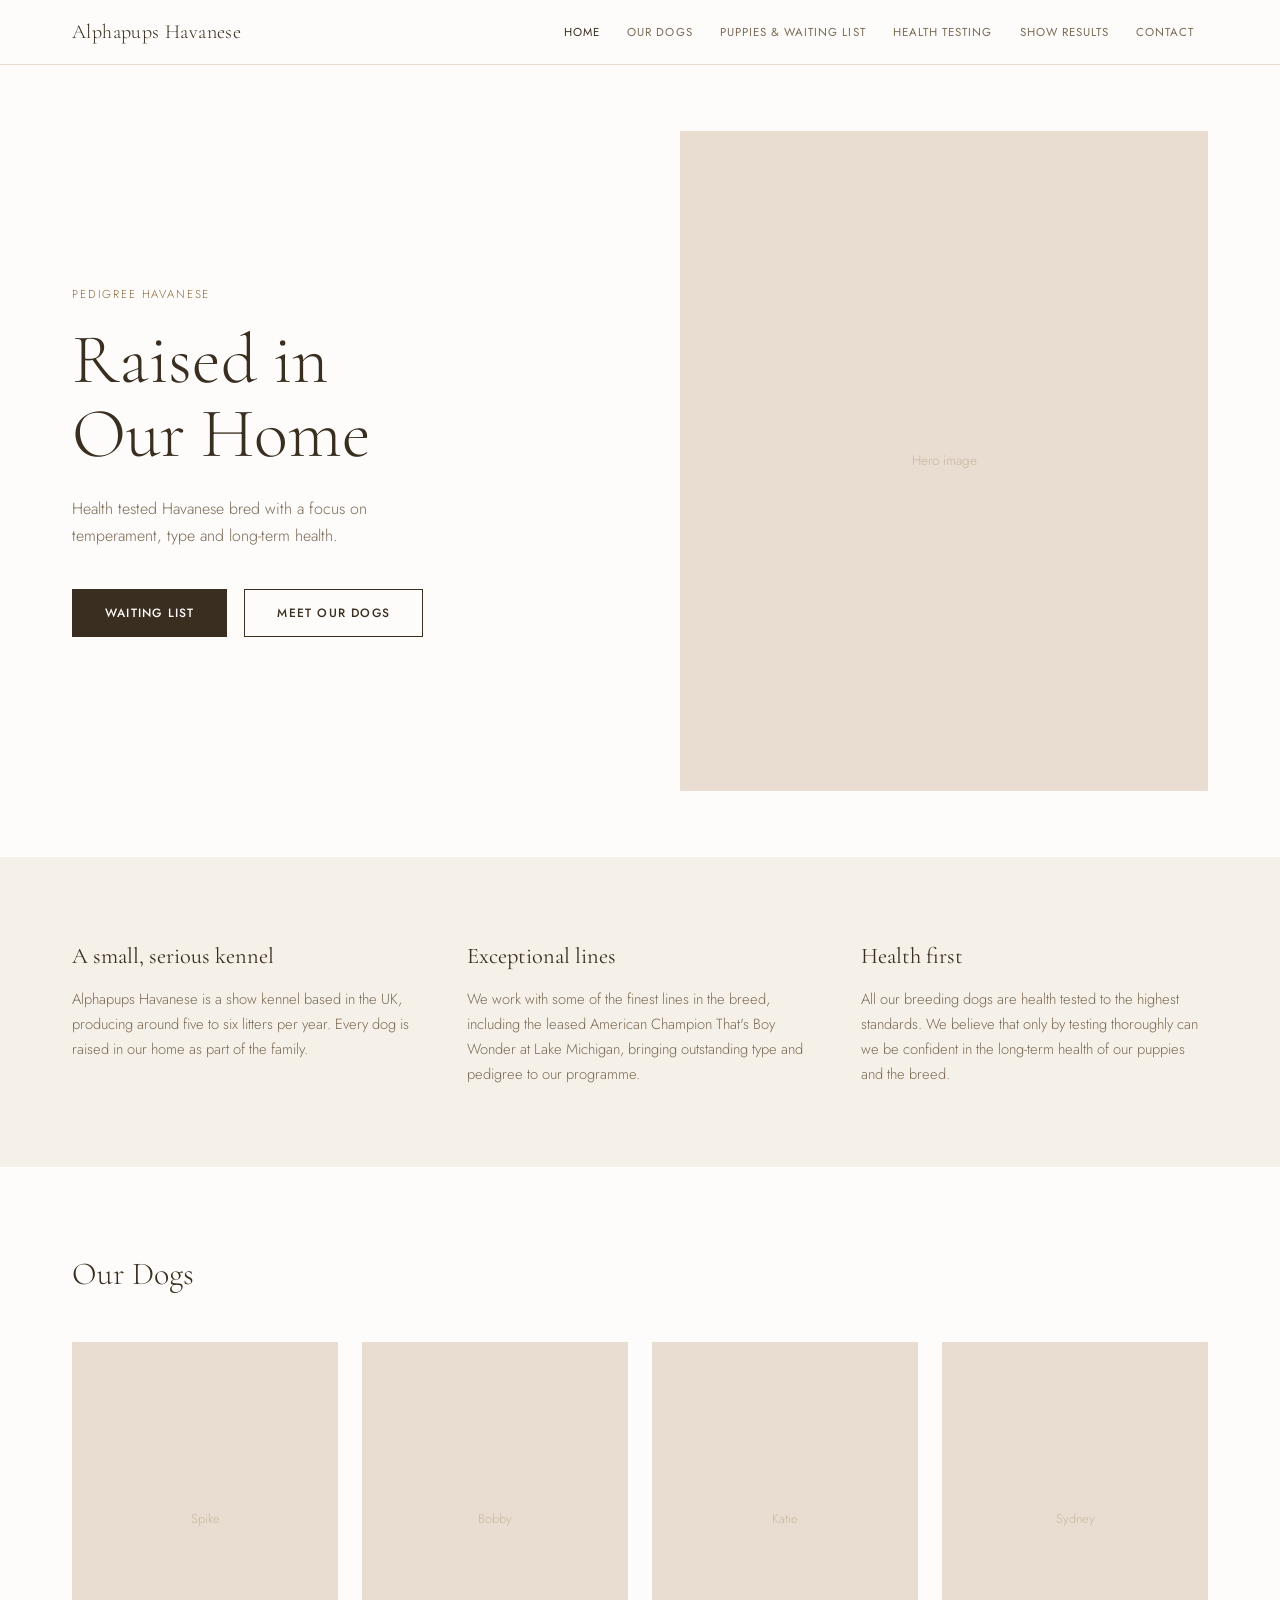
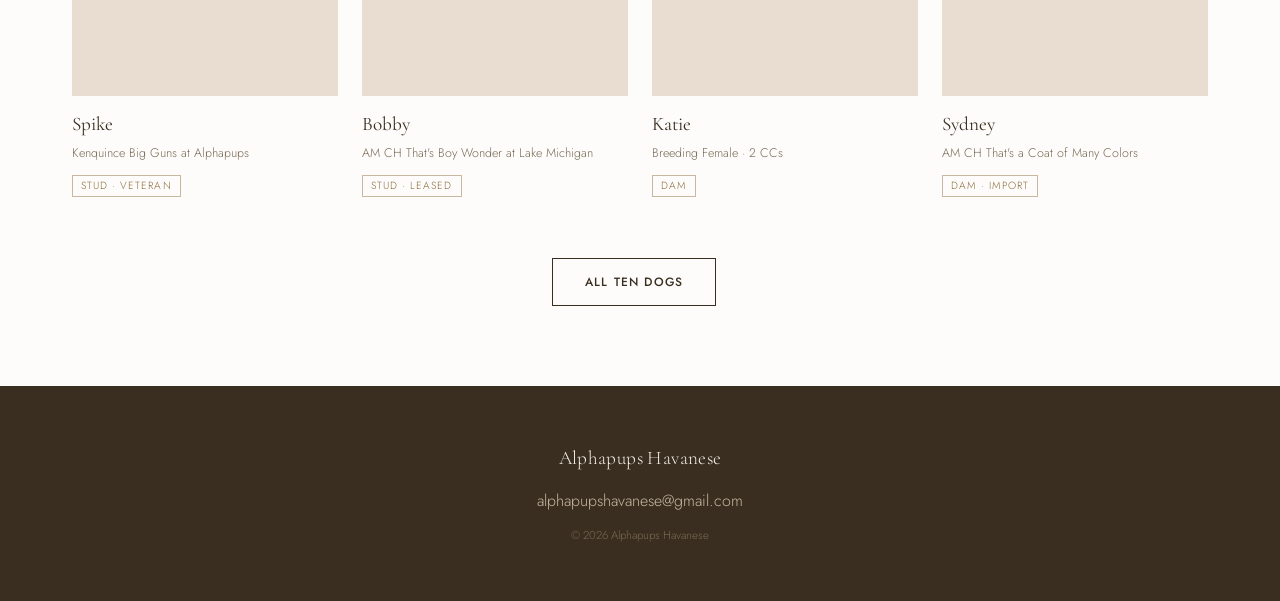
==== index.html @ 6aebb0a2 "Initial site build" ====
<!DOCTYPE html>
<html lang="en">
<head>
<meta charset="UTF-8">
<meta name="viewport" content="width=device-width, initial-scale=1.0">
<title>Alphapups Havanese — Pedigree Havanese Raised in Our Home</title>
<link rel="preconnect" href="https://fonts.googleapis.com">
<link href="https://fonts.googleapis.com/css2?family=Cormorant+Garamond:ital,wght@0,300;0,400;1,300;1,400&family=Jost:wght@300;400;500&display=swap" rel="stylesheet">
<link rel="stylesheet" href="css/style.css">
</head>
<body>
<header>
  <nav>
    <a href="index.html" class="logo">Alphapups Havanese</a>
    <ul>
      <li><a href="index.html" class="active">Home</a></li>
      <li><a href="our-dogs.html">Our Dogs</a></li>
      <li><a href="puppies.html">Puppies &amp; Waiting List</a></li>
      <li><a href="health.html">Health Testing</a></li>
      <li><a href="show-results.html">Show Results</a></li>
      <li><a href="contact.html">Contact</a></li>
    </ul>
    <button class="nav-toggle">&#9776;</button>
  </nav>
</header>

<main>
  <div class="hero">
    <div>
      <p class="hero-eyebrow">Pedigree Havanese</p>
      <h1>Raised in<br>Our Home</h1>
      <p class="hero-body">Health tested Havanese bred with a focus on temperament, type and long-term health.</p>
      <a href="puppies.html" class="btn">Waiting List</a>
      <a href="our-dogs.html" class="btn btn-outline">Meet Our Dogs</a>
    </div>
    <div>
      <div class="hero-img placeholder" style="aspect-ratio:4/5">Hero image</div>
    </div>
  </div>

  <section class="intro">
    <div class="container">
      <div class="intro-grid">
        <div>
          <h2>A small, serious kennel</h2>
          <p>Alphapups Havanese is a show kennel based in the UK, producing around five to six litters per year. Every dog is raised in our home as part of the family.</p>
        </div>
        <div>
          <h2>Exceptional lines</h2>
          <p>We work with some of the finest lines in the breed, including the leased American Champion That's Boy Wonder at Lake Michigan, bringing outstanding type and pedigree to our programme.</p>
        </div>
        <div>
          <h2>Health first</h2>
          <p>All our breeding dogs are health tested to the highest standards. We believe that only by testing thoroughly can we be confident in the long-term health of our puppies and the breed.</p>
        </div>
      </div>
    </div>
  </section>

  <section>
    <div class="container">
      <h2 class="section-title">Our Dogs</h2>
      <div class="dogs-grid">
        <a href="dogs/spike.html" class="dog-card">
          <div class="dog-card-wrap">
            <img class="dog-card-img" src="images/spike/spike-crufts-2025-veteran-win-with-rosette.jpg" alt="Spike" onerror="this.outerHTML='<div class=dog-card-ph>Spike</div>'">
          </div>
          <div class="dog-card-info">
            <h3>Spike</h3>
            <p>Kenquince Big Guns at Alphapups</p>
            <span class="tag">Stud &middot; Veteran</span>
          </div>
        </a>
        <a href="dogs/bobby.html" class="dog-card">
          <div class="dog-card-wrap"><div class="dog-card-ph">Bobby</div></div>
          <div class="dog-card-info"><h3>Bobby</h3><p>AM CH That's Boy Wonder at Lake Michigan</p><span class="tag">Stud &middot; Leased</span></div>
        </a>
        <a href="dogs/katie.html" class="dog-card">
          <div class="dog-card-wrap"><div class="dog-card-ph">Katie</div></div>
          <div class="dog-card-info"><h3>Katie</h3><p>Breeding Female &middot; 2 CCs</p><span class="tag">Dam</span></div>
        </a>
        <a href="dogs/sydney.html" class="dog-card">
          <div class="dog-card-wrap"><div class="dog-card-ph">Sydney</div></div>
          <div class="dog-card-info"><h3>Sydney</h3><p>AM CH That's a Coat of Many Colors</p><span class="tag">Dam &middot; Import</span></div>
        </a>
      </div>
      <div class="center"><a href="our-dogs.html" class="btn btn-outline">All Ten Dogs</a></div>
    </div>
  </section>
</main>

<footer>
  <div class="container">
    <span class="logo">Alphapups Havanese</span>
    <p><a href="mailto:alphapupshavanese@gmail.com">alphapupshavanese@gmail.com</a></p>
    <p class="footer-small">&copy; 2026 Alphapups Havanese</p>
  </div>
</footer>
</body>
</html>
---- css/style.css ----
*,*::before,*::after{box-sizing:border-box;margin:0;padding:0}
:root{
  --cream:#f5f0e8;--warm:#e8ddd0;--mid:#c8b8a2;
  --dark:#3a2e20;--text:#4a3f30;--muted:#7a6a55;
  --accent:#8b6b3d;--white:#fdfcfa;
  --serif:'Cormorant Garamond',Georgia,serif;
  --sans:'Jost',system-ui,sans-serif;
}
html{scroll-behavior:smooth}
body{font-family:var(--sans);font-weight:300;color:var(--text);background:var(--white);line-height:1.7}
header{position:sticky;top:0;z-index:100;background:var(--white);border-bottom:1px solid var(--warm)}
nav{max-width:1200px;margin:0 auto;padding:0 2rem;height:64px;display:flex;align-items:center}
.logo{font-family:var(--serif);font-size:1.25rem;color:var(--dark);text-decoration:none;letter-spacing:.02em;margin-right:auto}
nav ul{display:flex;list-style:none}
nav ul a{display:block;padding:0 .85rem;height:64px;line-height:64px;font-size:.72rem;font-weight:400;letter-spacing:.09em;text-transform:uppercase;color:var(--muted);text-decoration:none;transition:color .2s}
nav ul a:hover,nav ul a.active{color:var(--dark)}
.nav-toggle{display:none;background:none;border:none;font-size:1.5rem;cursor:pointer;color:var(--dark);margin-left:auto}
.btn{display:inline-block;padding:.8rem 2rem;background:var(--dark);color:var(--white);text-decoration:none;font-size:.75rem;font-weight:500;letter-spacing:.1em;text-transform:uppercase;transition:background .2s;border:1px solid var(--dark);margin-right:.75rem}
.btn:hover{background:var(--accent);border-color:var(--accent)}
.btn-outline{background:transparent;color:var(--dark)}
.btn-outline:hover{background:var(--dark);color:var(--white)}
.container{max-width:1200px;margin:0 auto;padding:0 2rem}
section{padding:5rem 0}
.section-title{font-family:var(--serif);font-size:2rem;font-weight:300;color:var(--dark);margin-bottom:2.5rem}
.center{text-align:center}
.hero{min-height:88vh;display:grid;grid-template-columns:1fr 1fr;align-items:center;max-width:1200px;margin:0 auto;padding:4rem 2rem;gap:5rem}
.hero-eyebrow{font-size:.72rem;letter-spacing:.16em;text-transform:uppercase;color:var(--accent);margin-bottom:1.2rem}
.hero h1{font-family:var(--serif);font-size:clamp(3.5rem,5.5vw,5.5rem);font-weight:300;line-height:1.05;color:var(--dark);margin-bottom:1.5rem}
.hero-body{color:var(--muted);max-width:380px;margin-bottom:2.5rem;font-size:1rem}
.hero-img{width:100%;aspect-ratio:4/5;object-fit:cover;display:block}
.placeholder{background:var(--warm);display:flex;align-items:center;justify-content:center;color:var(--mid);font-size:.85rem}
.intro{background:var(--cream)}
.intro-grid{display:grid;grid-template-columns:repeat(3,1fr);gap:3rem}
.intro-grid h2{font-family:var(--serif);font-size:1.4rem;font-weight:400;color:var(--dark);margin-bottom:.75rem}
.intro-grid p{color:var(--muted);font-size:.92rem}
.dogs-grid{display:grid;grid-template-columns:repeat(4,1fr);gap:1.5rem;margin-bottom:3rem}
.dog-card{text-decoration:none;color:inherit;display:block}
.dog-card-wrap{overflow:hidden}
.dog-card-img{width:100%;aspect-ratio:3/4;object-fit:cover;display:block;transition:transform .4s ease}
.dog-card:hover .dog-card-img{transform:scale(1.03)}
.dog-card-ph{width:100%;aspect-ratio:3/4;background:var(--warm);display:flex;align-items:center;justify-content:center;color:var(--mid);font-size:.8rem}
.dog-card-info{padding:.75rem 0}
.dog-card-info h3{font-family:var(--serif);font-size:1.2rem;font-weight:400;color:var(--dark);margin-bottom:.15rem}
.dog-card-info p{font-size:.78rem;color:var(--muted);margin-bottom:.4rem}
.tag{font-size:.65rem;letter-spacing:.1em;text-transform:uppercase;color:var(--accent);border:1px solid var(--mid);padding:.15rem .5rem}
.dog-profile{display:grid;grid-template-columns:1fr 1fr;max-width:1200px;margin:0 auto;padding:4rem 2rem;gap:5rem;align-items:start}
.sticky{position:sticky;top:80px}
.sticky img{width:100%;display:block}
.back{display:inline-block;font-size:.75rem;letter-spacing:.06em;color:var(--muted);text-decoration:none;margin-bottom:1.5rem}
.back:hover{color:var(--dark)}
.dog-profile h1{font-family:var(--serif);font-size:clamp(3rem,4.5vw,4.5rem);font-weight:300;color:var(--dark);line-height:1;margin-bottom:.4rem}
.reg-name{font-family:var(--serif);font-style:italic;color:var(--muted);font-size:1rem;margin-bottom:.2rem}
.dob{font-size:.72rem;letter-spacing:.1em;text-transform:uppercase;color:var(--mid);margin-bottom:2rem}
.dog-profile p{margin-bottom:1.1rem;font-size:.93rem;color:var(--text)}
.pedigree-section{background:var(--cream)}
.ped-tree{display:flex;align-items:center;overflow-x:auto;padding-bottom:1rem}
.ped-col{display:flex;flex-direction:column;gap:.75rem;flex-shrink:0}
.ped-line{width:2.5rem;flex-shrink:0;height:1px;background:var(--mid)}
.ped-box{background:var(--white);border:1px solid var(--mid);padding:.65rem 1rem;font-size:.82rem;color:var(--dark);min-width:195px}
.ped-main{background:var(--dark);color:var(--white);border-color:var(--dark);font-family:var(--serif);font-size:1.1rem;padding:1rem 1.25rem}
.ped-label{display:block;font-size:.6rem;letter-spacing:.12em;text-transform:uppercase;color:var(--mid);margin-bottom:.2rem}
.ped-main .ped-label{color:var(--warm)}
.gallery-grid{display:grid;grid-template-columns:repeat(3,1fr);gap:.6rem}
.gallery-grid img{width:100%;aspect-ratio:1;object-fit:cover;display:block;transition:opacity .2s}
.gallery-grid img:hover{opacity:.88}
.gallery-ph{aspect-ratio:1;background:var(--warm)}
footer{background:var(--dark);color:var(--cream);padding:3.5rem 0;text-align:center}
footer .logo{color:var(--cream);font-size:1.2rem;margin-bottom:.75rem;display:block}
footer a{color:var(--mid);text-decoration:none}
footer a:hover{color:var(--cream)}
.footer-small{font-size:.72rem;color:var(--muted);margin-top:.75rem}
@media(max-width:1024px){.dogs-grid{grid-template-columns:repeat(3,1fr)}}
@media(max-width:900px){
  .hero,.dog-profile{grid-template-columns:1fr;gap:2rem;padding:3rem 1.5rem}
  .hero{min-height:auto}.hero-image{order:-1}
  .hero-img{aspect-ratio:16/9}
  .intro-grid{grid-template-columns:1fr;gap:2rem}
  .dogs-grid{grid-template-columns:repeat(2,1fr)}
  nav ul{display:none}.nav-toggle{display:block}
  .sticky{position:static}
  .sticky img{aspect-ratio:16/9;object-fit:cover}
}
@media(max-width:600px){
  .gallery-grid{grid-template-columns:repeat(2,1fr)}
  .hero h1{font-size:2.8rem}
}
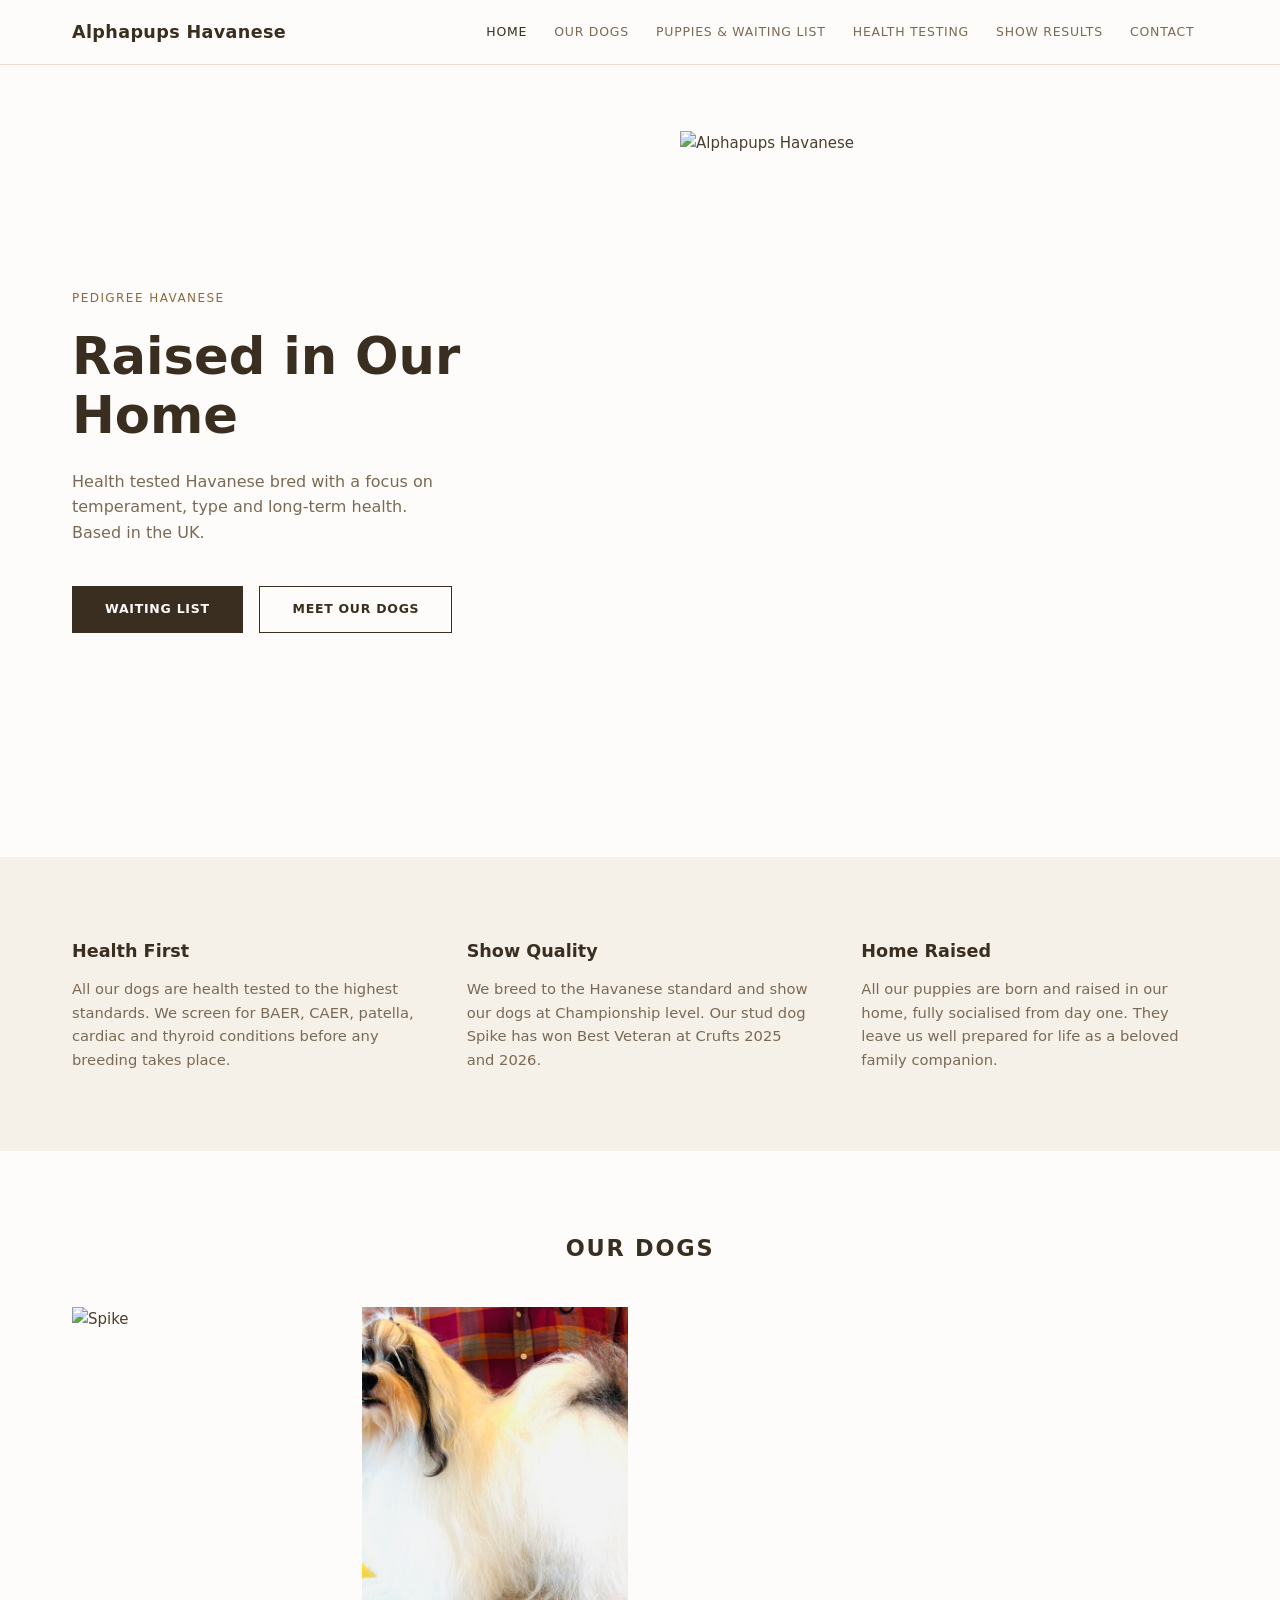
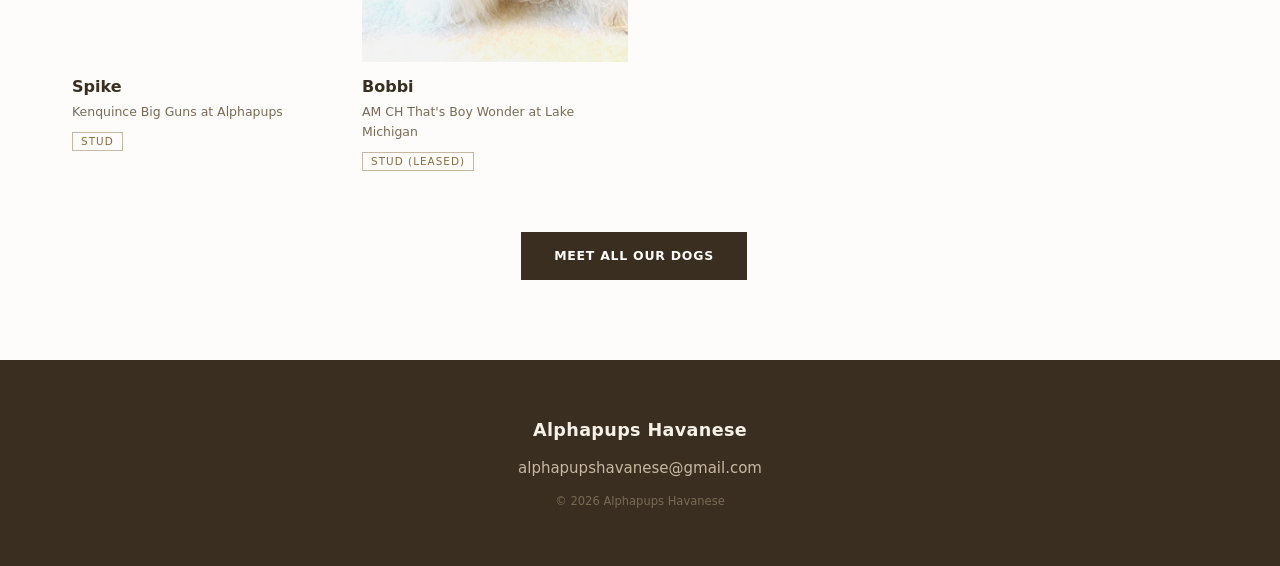
==== commit ed2f9d08: "Update home page with hero image" ====
--- a/index.html
+++ b/index.html
@@ -1,40 +1,37 @@
 <!DOCTYPE html>
 <html lang="en">
 <head>
-<meta charset="UTF-8">
-<meta name="viewport" content="width=device-width, initial-scale=1.0">
-<title>Alphapups Havanese — Pedigree Havanese Raised in Our Home</title>
-<link rel="preconnect" href="https://fonts.googleapis.com">
-<link href="https://fonts.googleapis.com/css2?family=Cormorant+Garamond:ital,wght@0,300;0,400;1,300;1,400&family=Jost:wght@300;400;500&display=swap" rel="stylesheet">
-<link rel="stylesheet" href="css/style.css">
+  <meta charset="UTF-8">
+  <meta name="viewport" content="width=device-width, initial-scale=1.0">
+  <title>Alphapups Havanese – Pedigree Havanese Bred in Our Home</title>
+  <link rel="stylesheet" href="/css/style.css">
 </head>
 <body>
 <header>
   <nav>
-    <a href="index.html" class="logo">Alphapups Havanese</a>
+    <a href="/index.html" class="logo">Alphapups Havanese</a>
     <ul>
-      <li><a href="index.html" class="active">Home</a></li>
-      <li><a href="our-dogs.html">Our Dogs</a></li>
-      <li><a href="puppies.html">Puppies &amp; Waiting List</a></li>
-      <li><a href="health.html">Health Testing</a></li>
-      <li><a href="show-results.html">Show Results</a></li>
-      <li><a href="contact.html">Contact</a></li>
+      <li><a href="/index.html" class="active">Home</a></li>
+      <li><a href="/our-dogs.html">Our Dogs</a></li>
+      <li><a href="/puppies.html">Puppies &amp; Waiting List</a></li>
+      <li><a href="/health.html">Health Testing</a></li>
+      <li><a href="/show-results.html">Show Results</a></li>
+      <li><a href="/contact.html">Contact</a></li>
     </ul>
     <button class="nav-toggle">&#9776;</button>
   </nav>
 </header>
-
 <main>
   <div class="hero">
-    <div>
+    <div class="hero-text">
       <p class="hero-eyebrow">Pedigree Havanese</p>
-      <h1>Raised in<br>Our Home</h1>
-      <p class="hero-body">Health tested Havanese bred with a focus on temperament, type and long-term health.</p>
-      <a href="puppies.html" class="btn">Waiting List</a>
-      <a href="our-dogs.html" class="btn btn-outline">Meet Our Dogs</a>
+      <h1>Raised in Our Home</h1>
+      <p class="hero-body">Health tested Havanese bred with a focus on temperament, type and long-term health. Based in the UK.</p>
+      <a href="/puppies.html" class="btn">Waiting List</a>
+      <a href="/our-dogs.html" class="btn btn-outline">Meet Our Dogs</a>
     </div>
-    <div>
-      <div class="hero-img placeholder" style="aspect-ratio:4/5">Hero image</div>
+    <div class="hero-image">
+      <img src="/images/home/hero.jpg" alt="Alphapups Havanese" class="hero-img">
     </div>
   </div>
 
@@ -42,16 +39,16 @@
     <div class="container">
       <div class="intro-grid">
         <div>
-          <h2>A small, serious kennel</h2>
-          <p>Alphapups Havanese is a show kennel based in the UK, producing around five to six litters per year. Every dog is raised in our home as part of the family.</p>
+          <h2>Health First</h2>
+          <p>All our dogs are health tested to the highest standards. We screen for BAER, CAER, patella, cardiac and thyroid conditions before any breeding takes place.</p>
         </div>
         <div>
-          <h2>Exceptional lines</h2>
-          <p>We work with some of the finest lines in the breed, including the leased American Champion That's Boy Wonder at Lake Michigan, bringing outstanding type and pedigree to our programme.</p>
+          <h2>Show Quality</h2>
+          <p>We breed to the Havanese standard and show our dogs at Championship level. Our stud dog Spike has won Best Veteran at Crufts 2025 and 2026.</p>
         </div>
         <div>
-          <h2>Health first</h2>
-          <p>All our breeding dogs are health tested to the highest standards. We believe that only by testing thoroughly can we be confident in the long-term health of our puppies and the breed.</p>
+          <h2>Home Raised</h2>
+          <p>All our puppies are born and raised in our home, fully socialised from day one. They leave us well prepared for life as a beloved family companion.</p>
         </div>
       </div>
     </div>
@@ -59,36 +56,35 @@
 
   <section>
     <div class="container">
-      <h2 class="section-title">Our Dogs</h2>
+      <h2 class="section-title center">Our Dogs</h2>
       <div class="dogs-grid">
-        <a href="dogs/spike.html" class="dog-card">
+        <a href="/dogs/spike.html" class="dog-card">
           <div class="dog-card-wrap">
-            <img class="dog-card-img" src="images/spike/spike-crufts-2025-veteran-win-with-rosette.jpg" alt="Spike" onerror="this.outerHTML='<div class=dog-card-ph>Spike</div>'">
+            <img src="https://images.squarespace-cdn.com/content/6a043bf471b56a658fcec77e/dbb31a0c-9844-4ba5-a0e9-d1db1b0fb97c/Spike+stacked+after+grooming+summer+2025.jpeg?content-type=image%2Fjpeg" class="dog-card-img" alt="Spike">
           </div>
           <div class="dog-card-info">
             <h3>Spike</h3>
             <p>Kenquince Big Guns at Alphapups</p>
-            <span class="tag">Stud &middot; Veteran</span>
+            <span class="tag">Stud</span>
           </div>
         </a>
-        <a href="dogs/bobby.html" class="dog-card">
-          <div class="dog-card-wrap"><div class="dog-card-ph">Bobby</div></div>
-          <div class="dog-card-info"><h3>Bobby</h3><p>AM CH That's Boy Wonder at Lake Michigan</p><span class="tag">Stud &middot; Leased</span></div>
-        </a>
-        <a href="dogs/katie.html" class="dog-card">
-          <div class="dog-card-wrap"><div class="dog-card-ph">Katie</div></div>
-          <div class="dog-card-info"><h3>Katie</h3><p>Breeding Female &middot; 2 CCs</p><span class="tag">Dam</span></div>
-        </a>
-        <a href="dogs/sydney.html" class="dog-card">
-          <div class="dog-card-wrap"><div class="dog-card-ph">Sydney</div></div>
-          <div class="dog-card-info"><h3>Sydney</h3><p>AM CH That's a Coat of Many Colors</p><span class="tag">Dam &middot; Import</span></div>
+        <a href="/dogs/bobby.html" class="dog-card">
+          <div class="dog-card-wrap">
+            <img src="/images/bobby/bobby-hero.jpeg" class="dog-card-img" alt="Bobbi">
+          </div>
+          <div class="dog-card-info">
+            <h3>Bobbi</h3>
+            <p>AM CH That's Boy Wonder at Lake Michigan</p>
+            <span class="tag">Stud (Leased)</span>
+          </div>
         </a>
       </div>
-      <div class="center"><a href="our-dogs.html" class="btn btn-outline">All Ten Dogs</a></div>
+      <div class="center">
+        <a href="/our-dogs.html" class="btn">Meet All Our Dogs</a>
+      </div>
     </div>
   </section>
 </main>
-
 <footer>
   <div class="container">
     <span class="logo">Alphapups Havanese</span>
--- a/css/style.css
+++ b/css/style.css
@@ -1,37 +1,36 @@
 *,*::before,*::after{box-sizing:border-box;margin:0;padding:0}
 :root{
-  --cream:#f5f0e8;--warm:#e8ddd0;--mid:#c8b8a2;
-  --dark:#3a2e20;--text:#4a3f30;--muted:#7a6a55;
-  --accent:#8b6b3d;--white:#fdfcfa;
-  --serif:'Cormorant Garamond',Georgia,serif;
-  --sans:'Jost',system-ui,sans-serif;
+--cream:#f5f0e8;--warm:#e8ddd0;--mid:#c8b8a2;
+--dark:#3a2e20;--text:#4a3f30;--muted:#7a6a55;
+--accent:#8b6b3d;--white:#fdfcfa;
+--sans:'Tahoma','Geneva',system-ui,sans-serif;
 }
 html{scroll-behavior:smooth}
-body{font-family:var(--sans);font-weight:300;color:var(--text);background:var(--white);line-height:1.7}
+body{font-family:var(--sans);font-weight:400;color:var(--text);background:var(--white);line-height:1.6;font-size:15px}
 header{position:sticky;top:0;z-index:100;background:var(--white);border-bottom:1px solid var(--warm)}
 nav{max-width:1200px;margin:0 auto;padding:0 2rem;height:64px;display:flex;align-items:center}
-.logo{font-family:var(--serif);font-size:1.25rem;color:var(--dark);text-decoration:none;letter-spacing:.02em;margin-right:auto}
+.logo{font-family:var(--sans);font-size:1.1rem;font-weight:700;color:var(--dark);text-decoration:none;letter-spacing:.02em;margin-right:auto}
 nav ul{display:flex;list-style:none}
-nav ul a{display:block;padding:0 .85rem;height:64px;line-height:64px;font-size:.72rem;font-weight:400;letter-spacing:.09em;text-transform:uppercase;color:var(--muted);text-decoration:none;transition:color .2s}
+nav ul a{display:block;padding:0 .85rem;height:64px;line-height:64px;font-size:.78rem;font-weight:400;letter-spacing:.06em;text-transform:uppercase;color:var(--muted);text-decoration:none;transition:color .2s}
 nav ul a:hover,nav ul a.active{color:var(--dark)}
 .nav-toggle{display:none;background:none;border:none;font-size:1.5rem;cursor:pointer;color:var(--dark);margin-left:auto}
-.btn{display:inline-block;padding:.8rem 2rem;background:var(--dark);color:var(--white);text-decoration:none;font-size:.75rem;font-weight:500;letter-spacing:.1em;text-transform:uppercase;transition:background .2s;border:1px solid var(--dark);margin-right:.75rem}
+.btn{display:inline-block;padding:.8rem 2rem;background:var(--dark);color:var(--white);text-decoration:none;font-size:.78rem;font-weight:700;letter-spacing:.06em;text-transform:uppercase;transition:background .2s;border:1px solid var(--dark);margin-right:.75rem}
 .btn:hover{background:var(--accent);border-color:var(--accent)}
 .btn-outline{background:transparent;color:var(--dark)}
 .btn-outline:hover{background:var(--dark);color:var(--white)}
 .container{max-width:1200px;margin:0 auto;padding:0 2rem}
 section{padding:5rem 0}
-.section-title{font-family:var(--serif);font-size:2rem;font-weight:300;color:var(--dark);margin-bottom:2.5rem}
+.section-title{font-family:var(--sans);font-size:1.4rem;font-weight:700;color:var(--dark);margin-bottom:2.5rem;text-transform:uppercase;letter-spacing:.08em}
 .center{text-align:center}
 .hero{min-height:88vh;display:grid;grid-template-columns:1fr 1fr;align-items:center;max-width:1200px;margin:0 auto;padding:4rem 2rem;gap:5rem}
-.hero-eyebrow{font-size:.72rem;letter-spacing:.16em;text-transform:uppercase;color:var(--accent);margin-bottom:1.2rem}
-.hero h1{font-family:var(--serif);font-size:clamp(3.5rem,5.5vw,5.5rem);font-weight:300;line-height:1.05;color:var(--dark);margin-bottom:1.5rem}
+.hero-eyebrow{font-size:.75rem;letter-spacing:.12em;text-transform:uppercase;color:var(--accent);margin-bottom:1.2rem}
+.hero h1{font-family:var(--sans);font-size:clamp(2.5rem,4vw,4rem);font-weight:700;line-height:1.15;color:var(--dark);margin-bottom:1.5rem}
 .hero-body{color:var(--muted);max-width:380px;margin-bottom:2.5rem;font-size:1rem}
 .hero-img{width:100%;aspect-ratio:4/5;object-fit:cover;display:block}
 .placeholder{background:var(--warm);display:flex;align-items:center;justify-content:center;color:var(--mid);font-size:.85rem}
 .intro{background:var(--cream)}
 .intro-grid{display:grid;grid-template-columns:repeat(3,1fr);gap:3rem}
-.intro-grid h2{font-family:var(--serif);font-size:1.4rem;font-weight:400;color:var(--dark);margin-bottom:.75rem}
+.intro-grid h2{font-family:var(--sans);font-size:1.1rem;font-weight:700;color:var(--dark);margin-bottom:.75rem}
 .intro-grid p{color:var(--muted);font-size:.92rem}
 .dogs-grid{display:grid;grid-template-columns:repeat(4,1fr);gap:1.5rem;margin-bottom:3rem}
 .dog-card{text-decoration:none;color:inherit;display:block}
@@ -40,24 +39,24 @@
 .dog-card:hover .dog-card-img{transform:scale(1.03)}
 .dog-card-ph{width:100%;aspect-ratio:3/4;background:var(--warm);display:flex;align-items:center;justify-content:center;color:var(--mid);font-size:.8rem}
 .dog-card-info{padding:.75rem 0}
-.dog-card-info h3{font-family:var(--serif);font-size:1.2rem;font-weight:400;color:var(--dark);margin-bottom:.15rem}
+.dog-card-info h3{font-family:var(--sans);font-size:1rem;font-weight:700;color:var(--dark);margin-bottom:.15rem}
 .dog-card-info p{font-size:.78rem;color:var(--muted);margin-bottom:.4rem}
 .tag{font-size:.65rem;letter-spacing:.1em;text-transform:uppercase;color:var(--accent);border:1px solid var(--mid);padding:.15rem .5rem}
 .dog-profile{display:grid;grid-template-columns:1fr 1fr;max-width:1200px;margin:0 auto;padding:4rem 2rem;gap:5rem;align-items:start}
 .sticky{position:sticky;top:80px}
 .sticky img{width:100%;display:block}
-.back{display:inline-block;font-size:.75rem;letter-spacing:.06em;color:var(--muted);text-decoration:none;margin-bottom:1.5rem}
+.back{display:inline-block;font-size:.78rem;letter-spacing:.04em;color:var(--muted);text-decoration:none;margin-bottom:1.5rem}
 .back:hover{color:var(--dark)}
-.dog-profile h1{font-family:var(--serif);font-size:clamp(3rem,4.5vw,4.5rem);font-weight:300;color:var(--dark);line-height:1;margin-bottom:.4rem}
-.reg-name{font-family:var(--serif);font-style:italic;color:var(--muted);font-size:1rem;margin-bottom:.2rem}
-.dob{font-size:.72rem;letter-spacing:.1em;text-transform:uppercase;color:var(--mid);margin-bottom:2rem}
+.dog-profile h1{font-family:var(--sans);font-size:clamp(2rem,3.5vw,3rem);font-weight:700;color:var(--dark);line-height:1.15;margin-bottom:.4rem}
+.reg-name{font-style:italic;color:var(--muted);font-size:.95rem;margin-bottom:.2rem}
+.dob{font-size:.75rem;letter-spacing:.08em;text-transform:uppercase;color:var(--mid);margin-bottom:2rem}
 .dog-profile p{margin-bottom:1.1rem;font-size:.93rem;color:var(--text)}
 .pedigree-section{background:var(--cream)}
 .ped-tree{display:flex;align-items:center;overflow-x:auto;padding-bottom:1rem}
 .ped-col{display:flex;flex-direction:column;gap:.75rem;flex-shrink:0}
 .ped-line{width:2.5rem;flex-shrink:0;height:1px;background:var(--mid)}
 .ped-box{background:var(--white);border:1px solid var(--mid);padding:.65rem 1rem;font-size:.82rem;color:var(--dark);min-width:195px}
-.ped-main{background:var(--dark);color:var(--white);border-color:var(--dark);font-family:var(--serif);font-size:1.1rem;padding:1rem 1.25rem}
+.ped-main{background:var(--dark);color:var(--white);border-color:var(--dark);font-size:1rem;font-weight:700;padding:1rem 1.25rem}
 .ped-label{display:block;font-size:.6rem;letter-spacing:.12em;text-transform:uppercase;color:var(--mid);margin-bottom:.2rem}
 .ped-main .ped-label{color:var(--warm)}
 .gallery-grid{display:grid;grid-template-columns:repeat(3,1fr);gap:.6rem}
@@ -65,22 +64,22 @@
 .gallery-grid img:hover{opacity:.88}
 .gallery-ph{aspect-ratio:1;background:var(--warm)}
 footer{background:var(--dark);color:var(--cream);padding:3.5rem 0;text-align:center}
-footer .logo{color:var(--cream);font-size:1.2rem;margin-bottom:.75rem;display:block}
+footer .logo{color:var(--cream);font-size:1.1rem;font-weight:700;margin-bottom:.75rem;display:block}
 footer a{color:var(--mid);text-decoration:none}
 footer a:hover{color:var(--cream)}
 .footer-small{font-size:.72rem;color:var(--muted);margin-top:.75rem}
 @media(max-width:1024px){.dogs-grid{grid-template-columns:repeat(3,1fr)}}
 @media(max-width:900px){
-  .hero,.dog-profile{grid-template-columns:1fr;gap:2rem;padding:3rem 1.5rem}
-  .hero{min-height:auto}.hero-image{order:-1}
-  .hero-img{aspect-ratio:16/9}
-  .intro-grid{grid-template-columns:1fr;gap:2rem}
-  .dogs-grid{grid-template-columns:repeat(2,1fr)}
-  nav ul{display:none}.nav-toggle{display:block}
-  .sticky{position:static}
-  .sticky img{aspect-ratio:16/9;object-fit:cover}
+.hero,.dog-profile{grid-template-columns:1fr;gap:2rem;padding:3rem 1.5rem}
+.hero{min-height:auto}.hero-image{order:-1}
+.hero-img{aspect-ratio:16/9}
+.intro-grid{grid-template-columns:1fr;gap:2rem}
+.dogs-grid{grid-template-columns:repeat(2,1fr)}
+nav ul{display:none}.nav-toggle{display:block}
+.sticky{position:static}
+.sticky img{aspect-ratio:16/9;object-fit:cover}
 }
 @media(max-width:600px){
-  .gallery-grid{grid-template-columns:repeat(2,1fr)}
-  .hero h1{font-size:2.8rem}
+.gallery-grid{grid-template-columns:repeat(2,1fr)}
+.hero h1{font-size:2rem}
 }
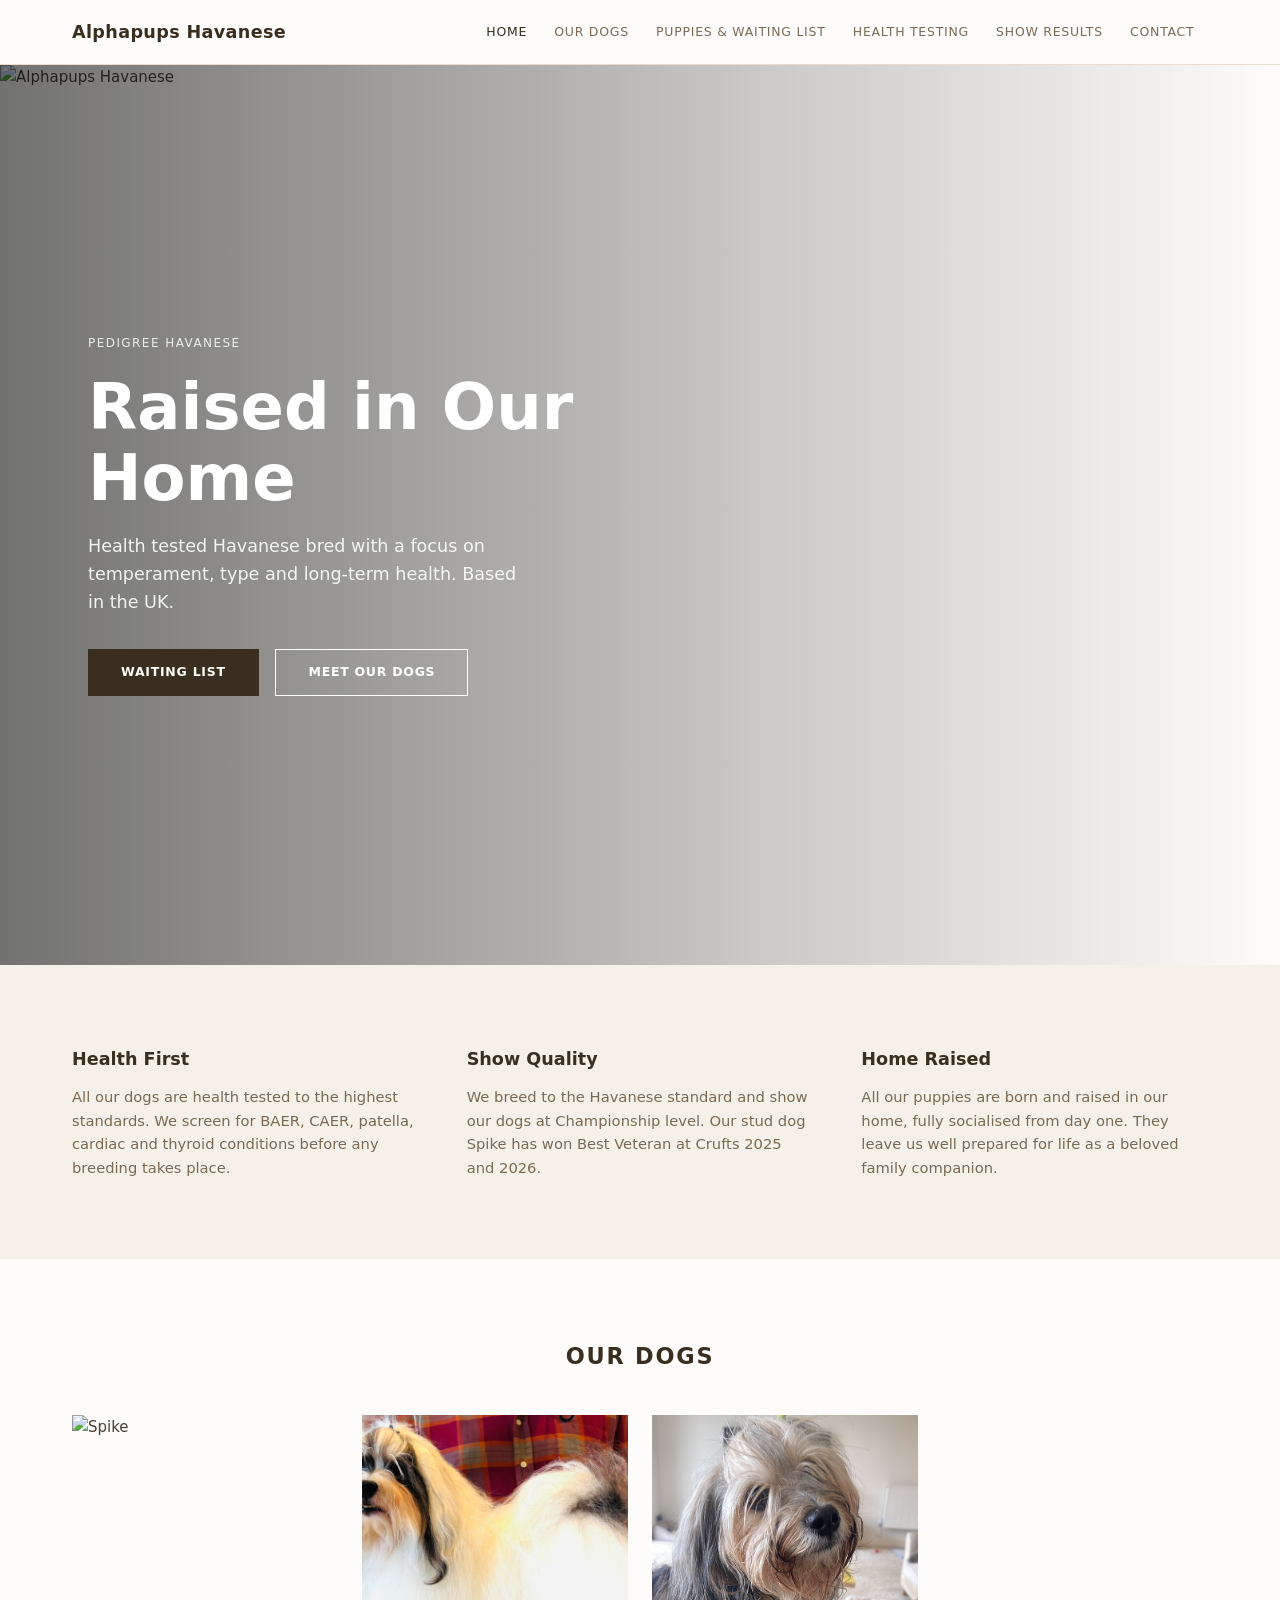
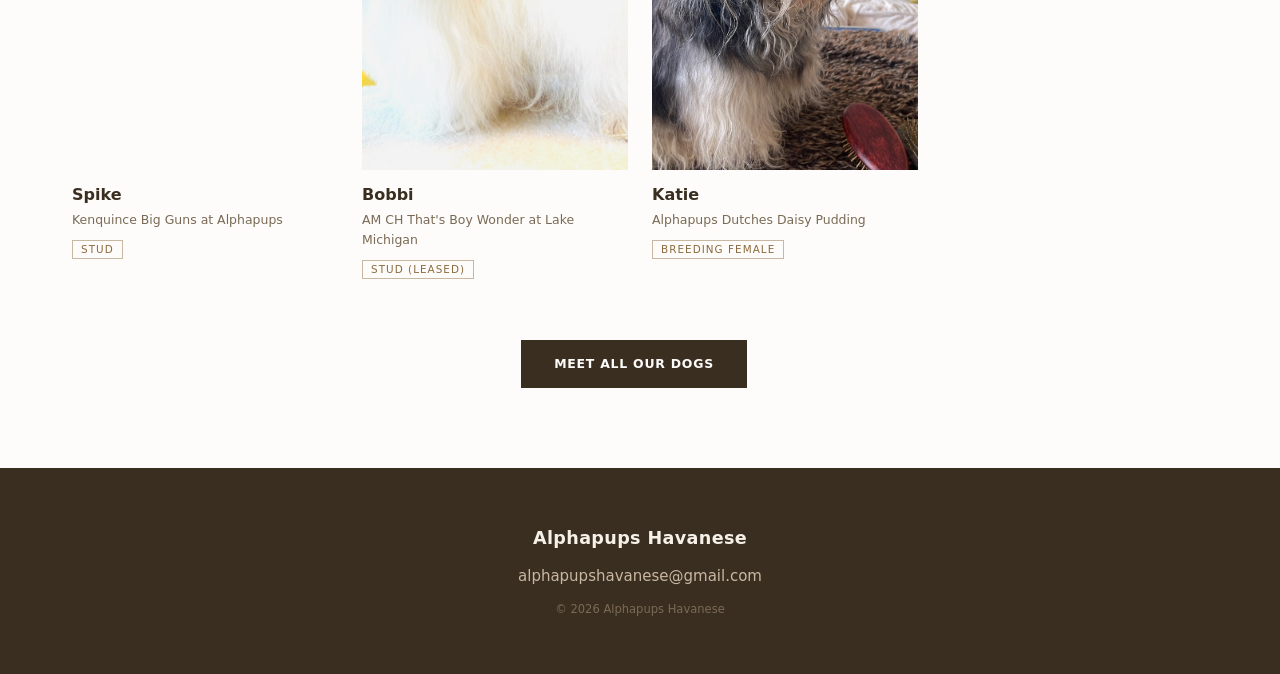
==== commit 646647b3: "Full screen hero image with text overlay" ====
--- a/index.html
+++ b/index.html
@@ -5,6 +5,58 @@
   <meta name="viewport" content="width=device-width, initial-scale=1.0">
   <title>Alphapups Havanese – Pedigree Havanese Bred in Our Home</title>
   <link rel="stylesheet" href="/css/style.css">
+  <style>
+    .hero-full {
+      position: relative;
+      width: 100%;
+      height: 100vh;
+      min-height: 600px;
+      overflow: hidden;
+    }
+    .hero-full img {
+      width: 100%;
+      height: 100%;
+      object-fit: cover;
+      object-position: center;
+      display: block;
+    }
+    .hero-overlay {
+      position: absolute;
+      inset: 0;
+      background: linear-gradient(to right, rgba(0,0,0,0.55) 0%, rgba(0,0,0,0.2) 60%, rgba(0,0,0,0.0) 100%);
+      display: flex;
+      align-items: center;
+    }
+    .hero-overlay-content {
+      max-width: 1200px;
+      margin: 0 auto;
+      padding: 0 3rem;
+      width: 100%;
+    }
+    .hero-overlay-content .hero-eyebrow {
+      color: rgba(255,255,255,0.85);
+    }
+    .hero-overlay-content h1 {
+      font-family: 'Tahoma','Geneva',system-ui,sans-serif;
+      font-size: clamp(2.5rem,5vw,5rem);
+      font-weight: 700;
+      color: #fff;
+      line-height: 1.1;
+      margin-bottom: 1.2rem;
+      max-width: 600px;
+    }
+    .hero-overlay-content .hero-body {
+      color: rgba(255,255,255,0.9);
+      font-size: 1.1rem;
+      max-width: 440px;
+      margin-bottom: 2rem;
+    }
+    @media(max-width:600px) {
+      .hero-full { height: 90vh; }
+      .hero-overlay-content { padding: 0 1.5rem; }
+      .hero-overlay-content h1 { font-size: 2.2rem; }
+    }
+  </style>
 </head>
 <body>
 <header>
@@ -22,16 +74,16 @@
   </nav>
 </header>
 <main>
-  <div class="hero">
-    <div class="hero-text">
-      <p class="hero-eyebrow">Pedigree Havanese</p>
-      <h1>Raised in Our Home</h1>
-      <p class="hero-body">Health tested Havanese bred with a focus on temperament, type and long-term health. Based in the UK.</p>
-      <a href="/puppies.html" class="btn">Waiting List</a>
-      <a href="/our-dogs.html" class="btn btn-outline">Meet Our Dogs</a>
-    </div>
-    <div class="hero-image">
-      <img src="/images/home/hero.jpg" alt="Alphapups Havanese" class="hero-img">
+  <div class="hero-full">
+    <img src="/images/home/hero.jpg" alt="Alphapups Havanese">
+    <div class="hero-overlay">
+      <div class="hero-overlay-content">
+        <p class="hero-eyebrow">Pedigree Havanese</p>
+        <h1>Raised in Our Home</h1>
+        <p class="hero-body">Health tested Havanese bred with a focus on temperament, type and long-term health. Based in the UK.</p>
+        <a href="/puppies.html" class="btn">Waiting List</a>
+        <a href="/our-dogs.html" class="btn btn-outline" style="color:#fff;border-color:#fff">Meet Our Dogs</a>
+      </div>
     </div>
   </div>
 
@@ -78,6 +130,16 @@
             <span class="tag">Stud (Leased)</span>
           </div>
         </a>
+        <a href="/dogs/katie.html" class="dog-card">
+          <div class="dog-card-wrap">
+            <img src="/images/katie/katie-hero.jpeg" class="dog-card-img" alt="Katie">
+          </div>
+          <div class="dog-card-info">
+            <h3>Katie</h3>
+            <p>Alphapups Dutches Daisy Pudding</p>
+            <span class="tag">Breeding Female</span>
+          </div>
+        </a>
       </div>
       <div class="center">
         <a href="/our-dogs.html" class="btn">Meet All Our Dogs</a>
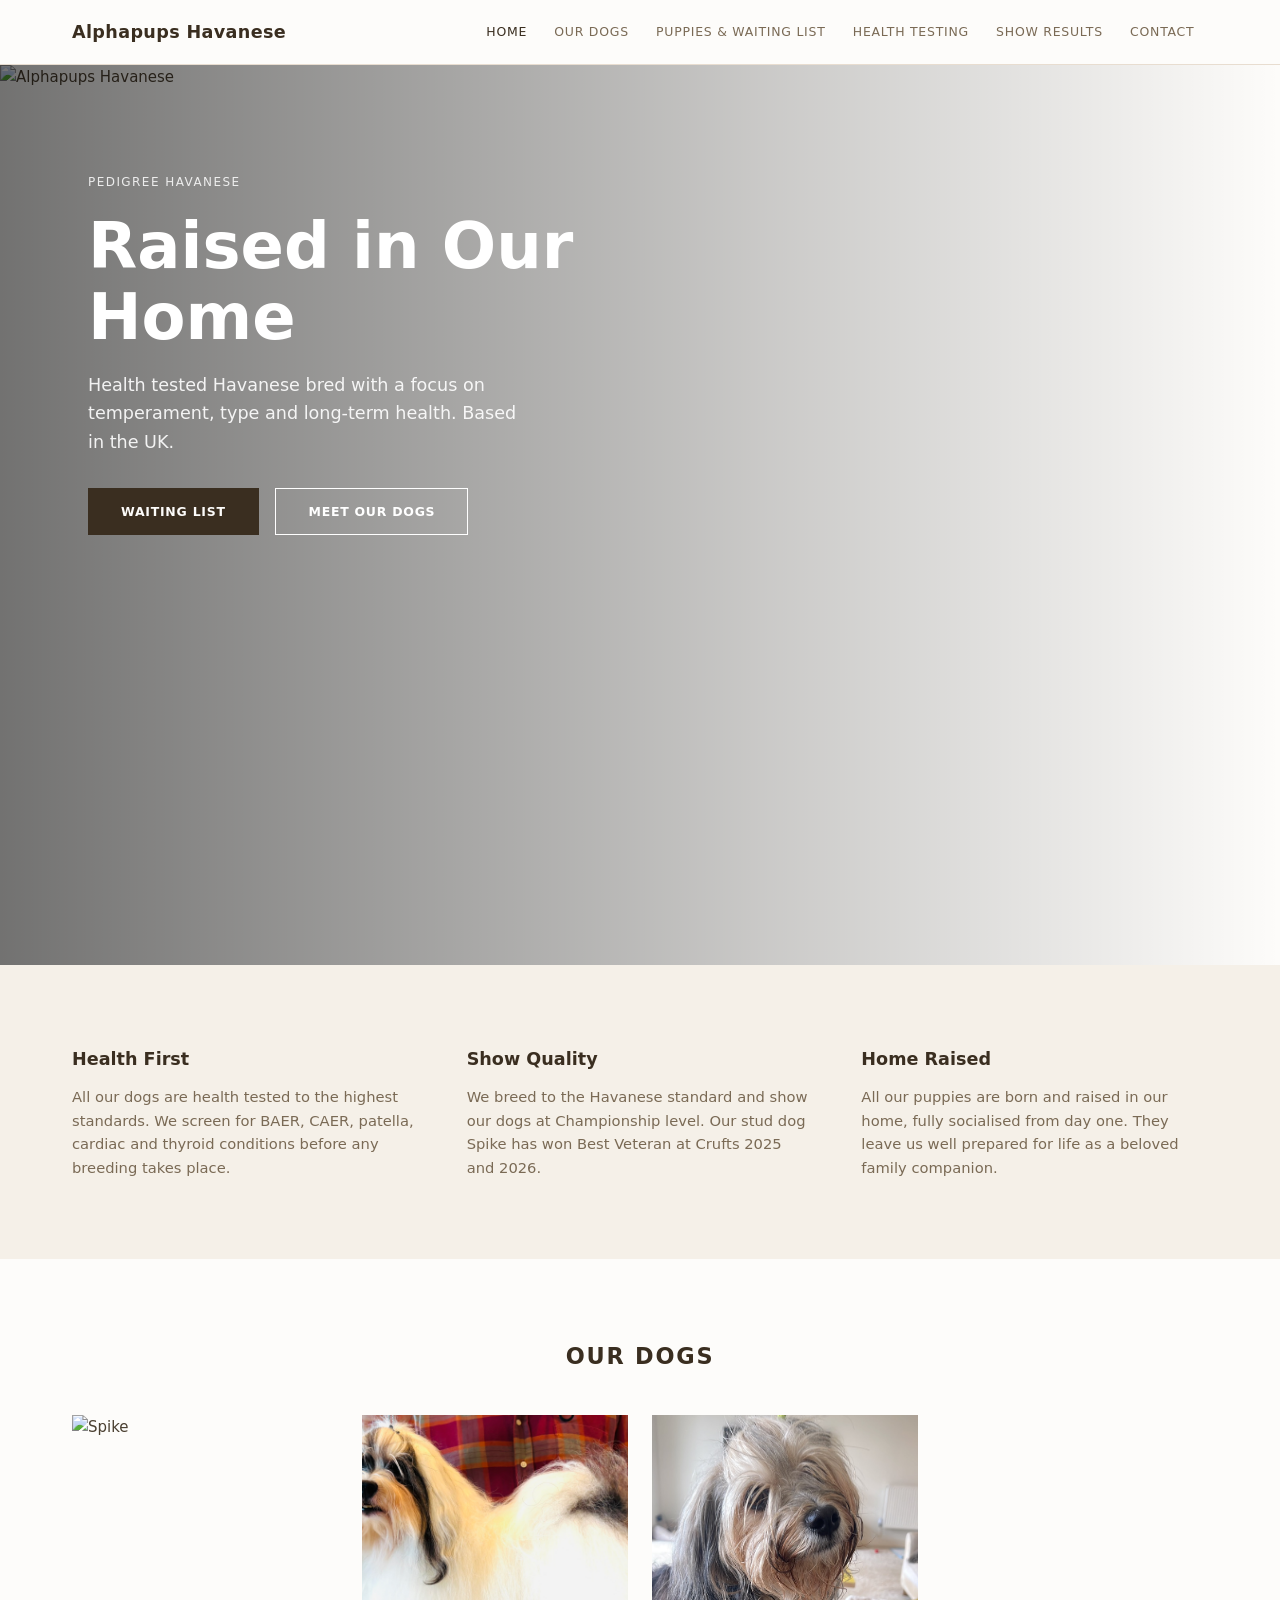
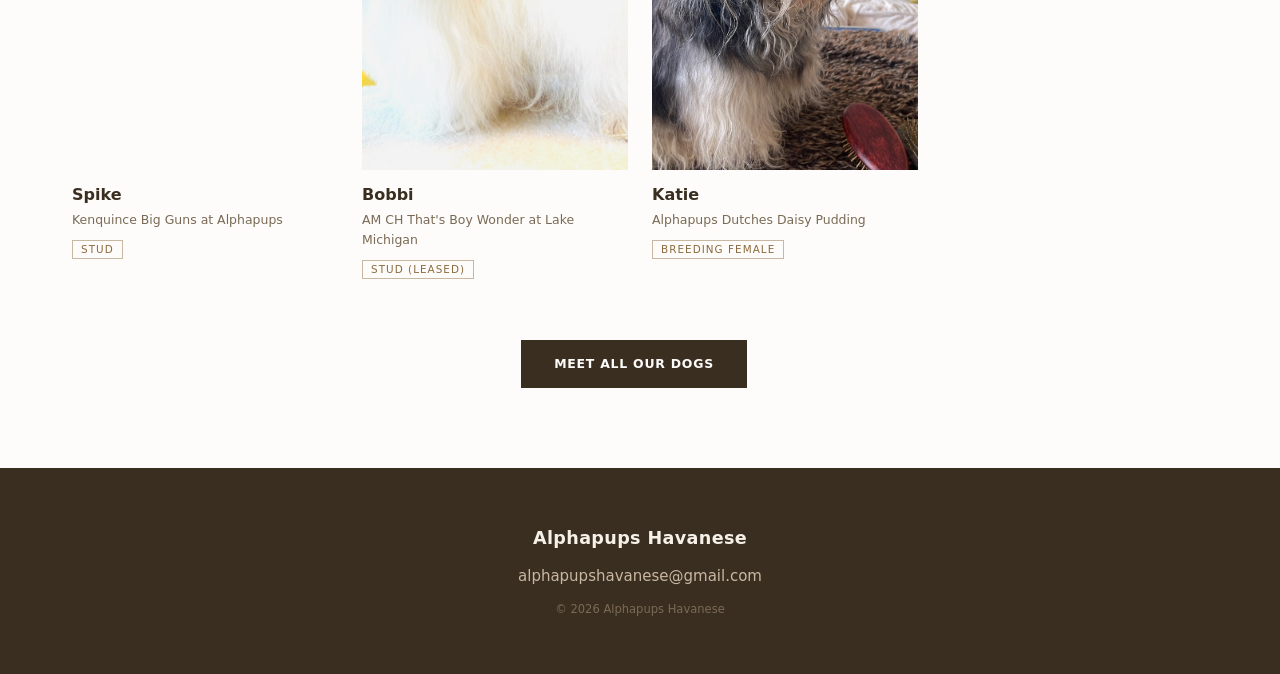
==== commit 83ef8b57: "Move hero text up and left" ====
--- a/index.html
+++ b/index.html
@@ -25,7 +25,8 @@
       inset: 0;
       background: linear-gradient(to right, rgba(0,0,0,0.55) 0%, rgba(0,0,0,0.2) 60%, rgba(0,0,0,0.0) 100%);
       display: flex;
-      align-items: center;
+      align-items: flex-start;
+      padding-top: 12vh;
     }
     .hero-overlay-content {
       max-width: 1200px;
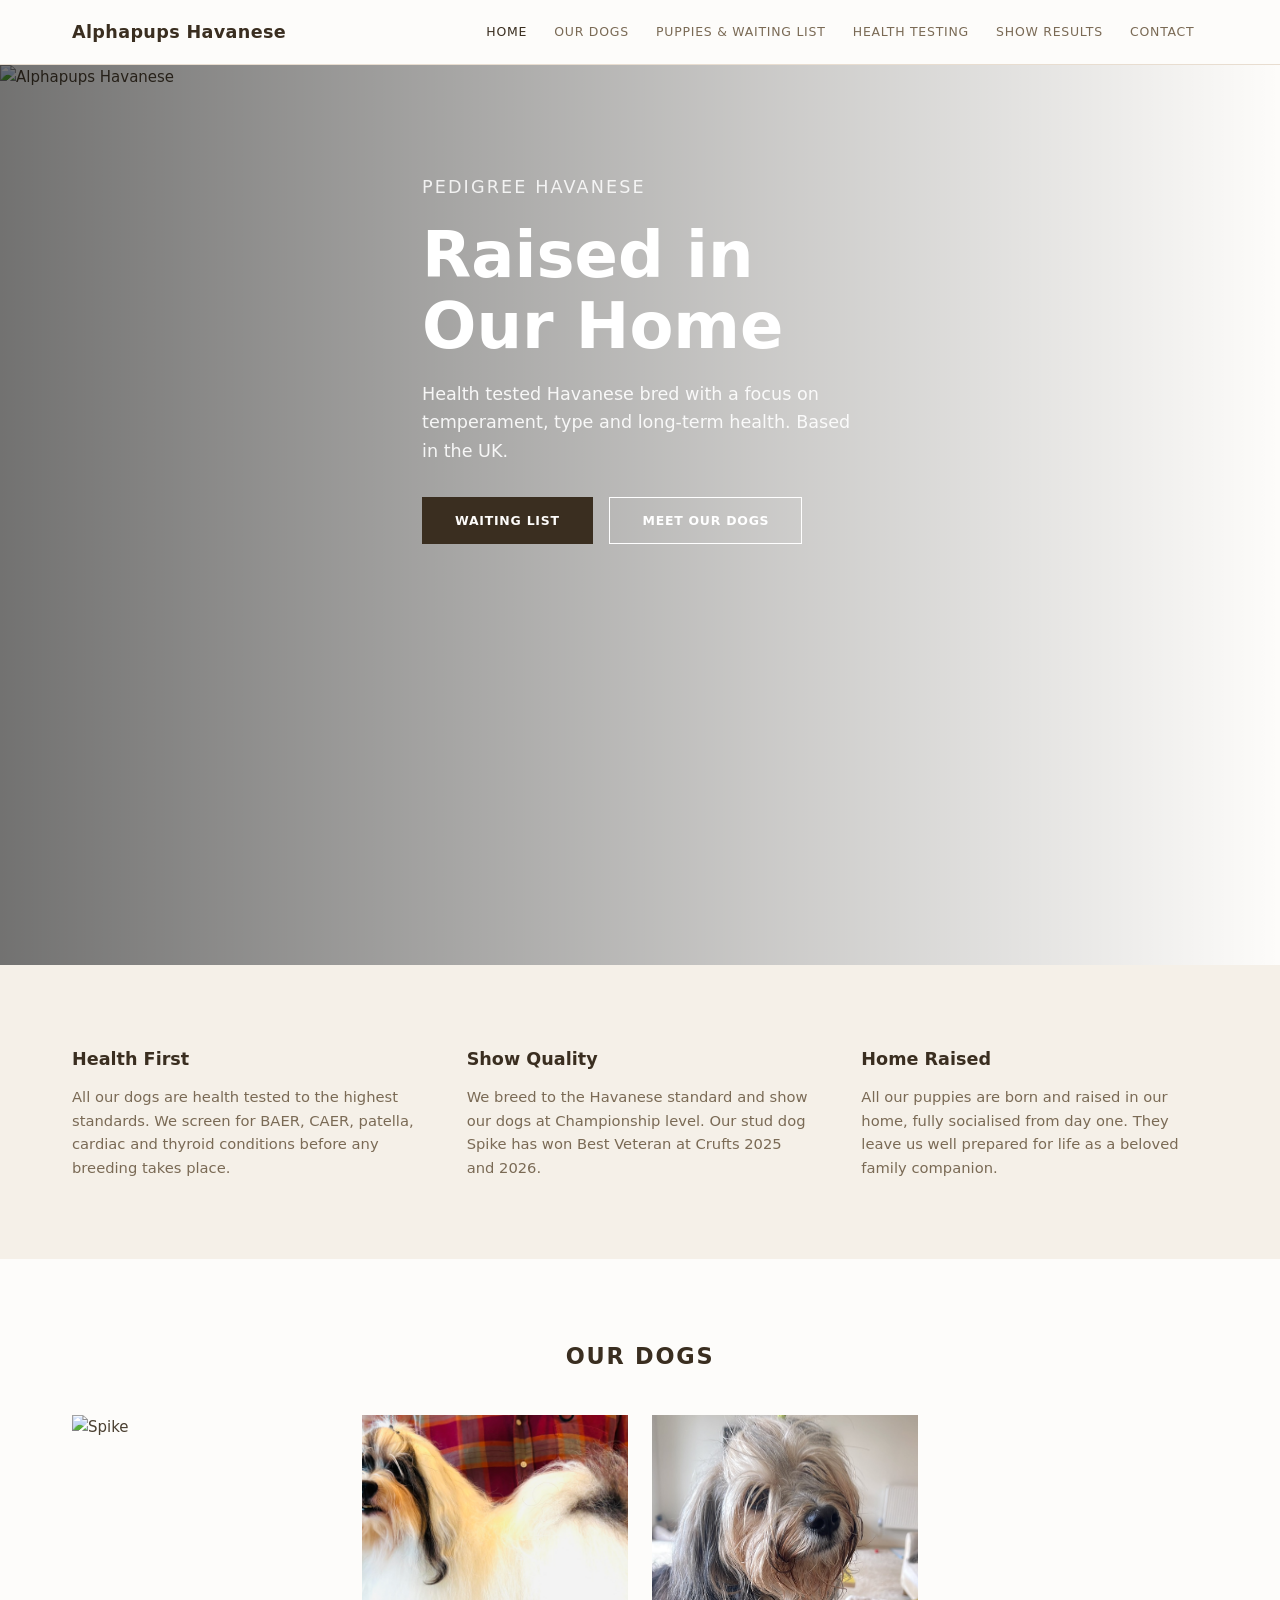
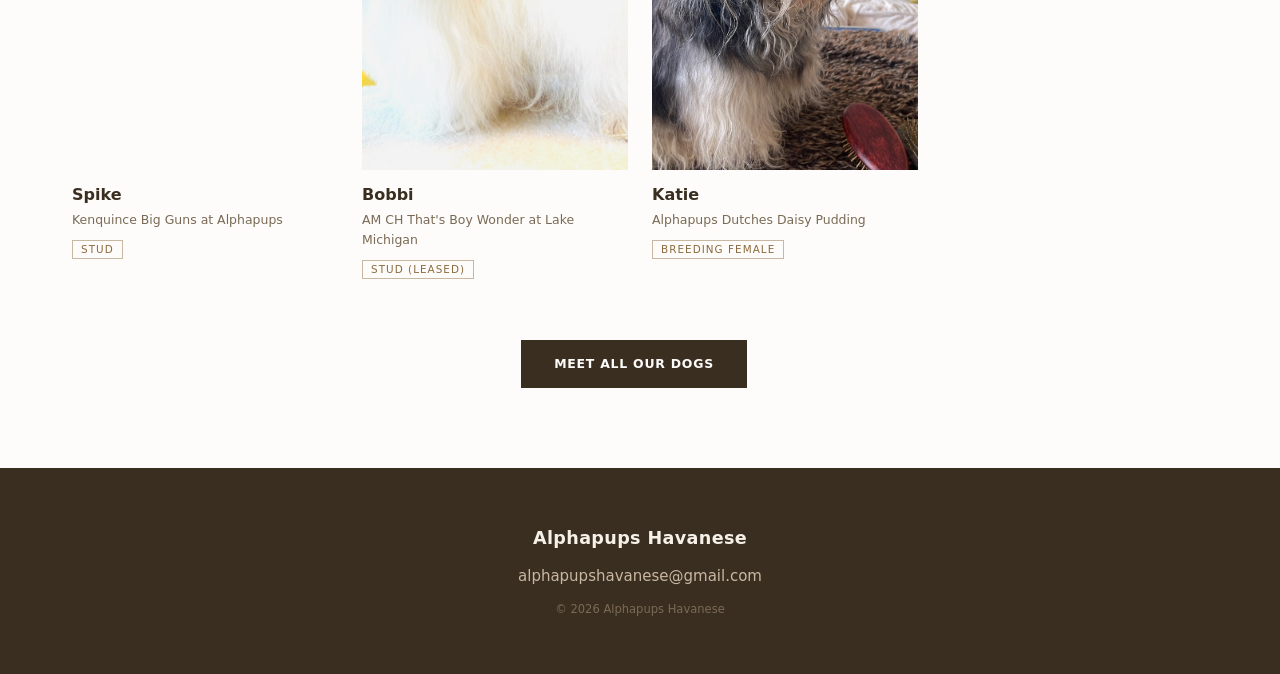
==== commit 6b613c5e: "Move hero text left, increase eyebrow size" ====
--- a/index.html
+++ b/index.html
@@ -31,11 +31,13 @@
     .hero-overlay-content {
       max-width: 1200px;
       margin: 0 auto;
-      padding: 0 3rem;
+      padding: 0 2rem;
+      max-width: 500px;
       width: 100%;
     }
     .hero-overlay-content .hero-eyebrow {
       color: rgba(255,255,255,0.85);
+      font-size: 1.1rem;
     }
     .hero-overlay-content h1 {
       font-family: 'Tahoma','Geneva',system-ui,sans-serif;
--- a/css/style.css
+++ b/css/style.css
@@ -23,7 +23,7 @@
 .section-title{font-family:var(--sans);font-size:1.4rem;font-weight:700;color:var(--dark);margin-bottom:2.5rem;text-transform:uppercase;letter-spacing:.08em}
 .center{text-align:center}
 .hero{min-height:88vh;display:grid;grid-template-columns:1fr 1fr;align-items:center;max-width:1200px;margin:0 auto;padding:4rem 2rem;gap:5rem}
-.hero-eyebrow{font-size:.75rem;letter-spacing:.12em;text-transform:uppercase;color:var(--accent);margin-bottom:1.2rem}
+.hero-eyebrow{font-size:1.1rem;letter-spacing:.12em;text-transform:uppercase;color:var(--accent);margin-bottom:1.2rem}
 .hero h1{font-family:var(--sans);font-size:clamp(2.5rem,4vw,4rem);font-weight:700;line-height:1.15;color:var(--dark);margin-bottom:1.5rem}
 .hero-body{color:var(--muted);max-width:380px;margin-bottom:2.5rem;font-size:1rem}
 .hero-img{width:100%;aspect-ratio:4/5;object-fit:cover;display:block}
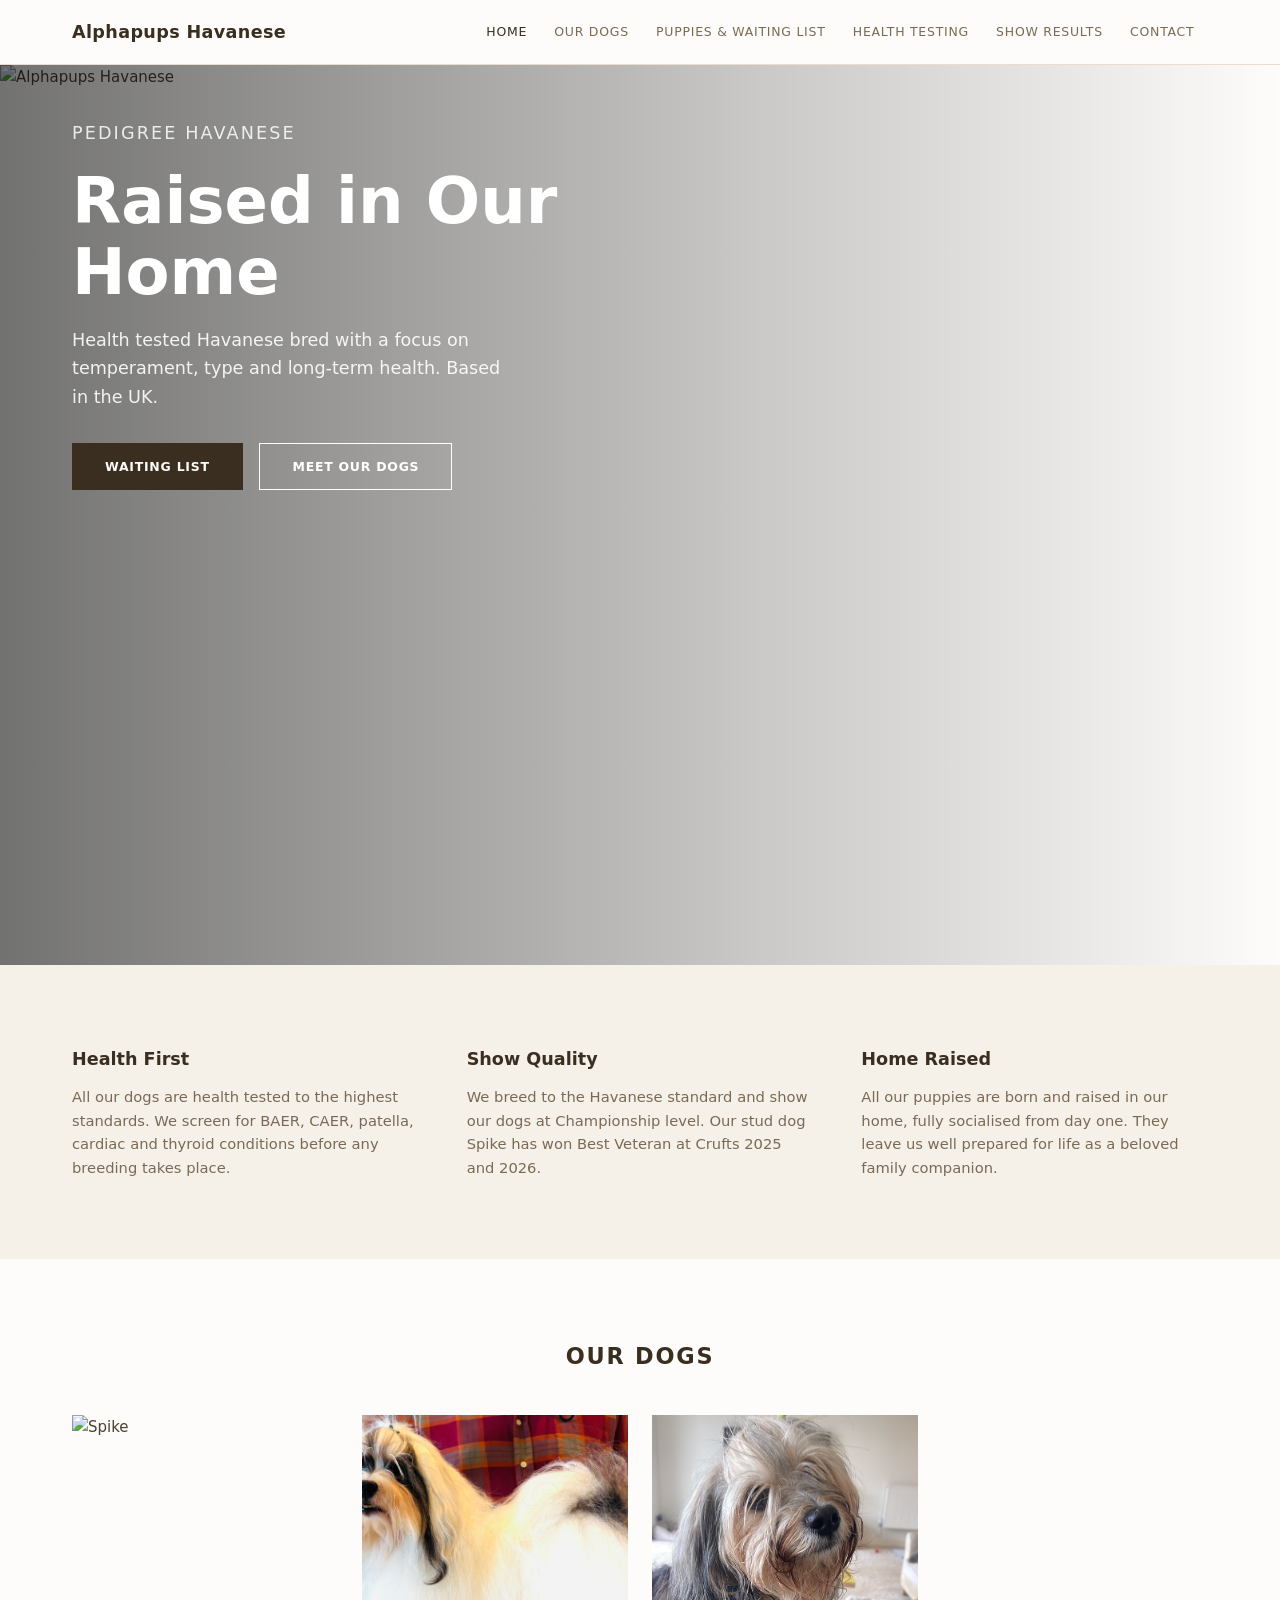
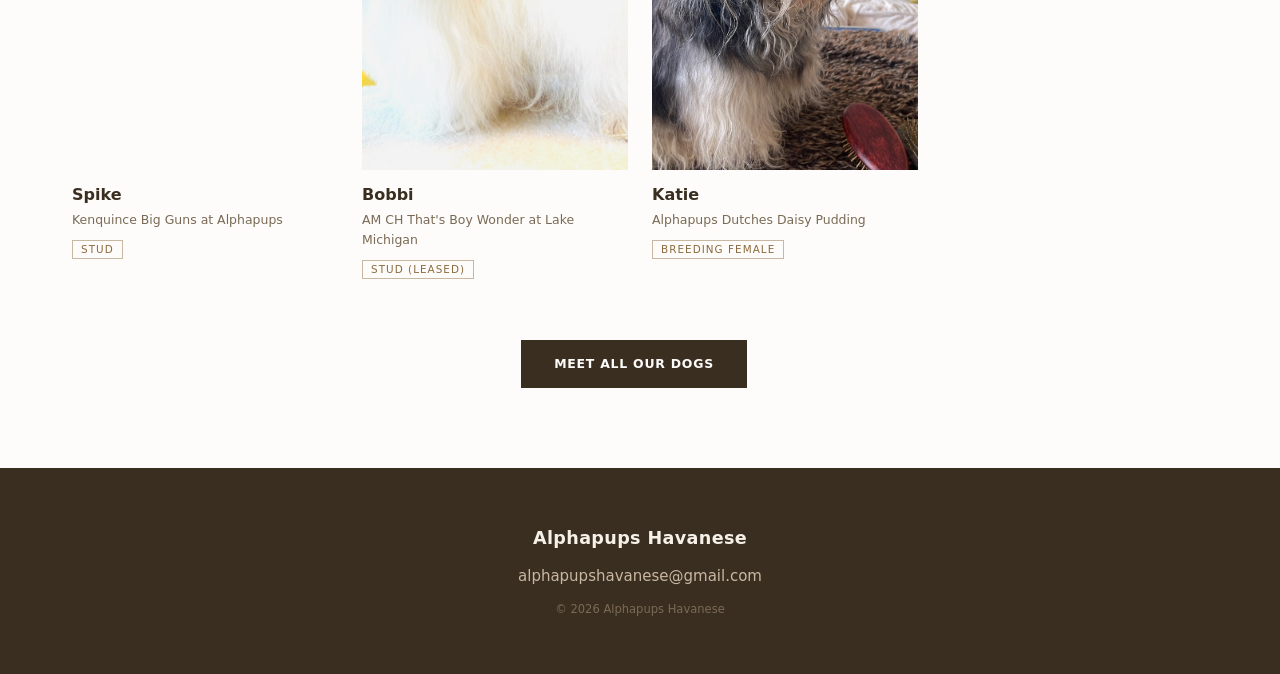
==== commit 4cf70908: "Push hero text to top left corner" ====
--- a/index.html
+++ b/index.html
@@ -26,13 +26,12 @@
       background: linear-gradient(to right, rgba(0,0,0,0.55) 0%, rgba(0,0,0,0.2) 60%, rgba(0,0,0,0.0) 100%);
       display: flex;
       align-items: flex-start;
-      padding-top: 12vh;
+      padding-top: 6vh;
     }
     .hero-overlay-content {
       max-width: 1200px;
       margin: 0 auto;
       padding: 0 2rem;
-      max-width: 500px;
       width: 100%;
     }
     .hero-overlay-content .hero-eyebrow {
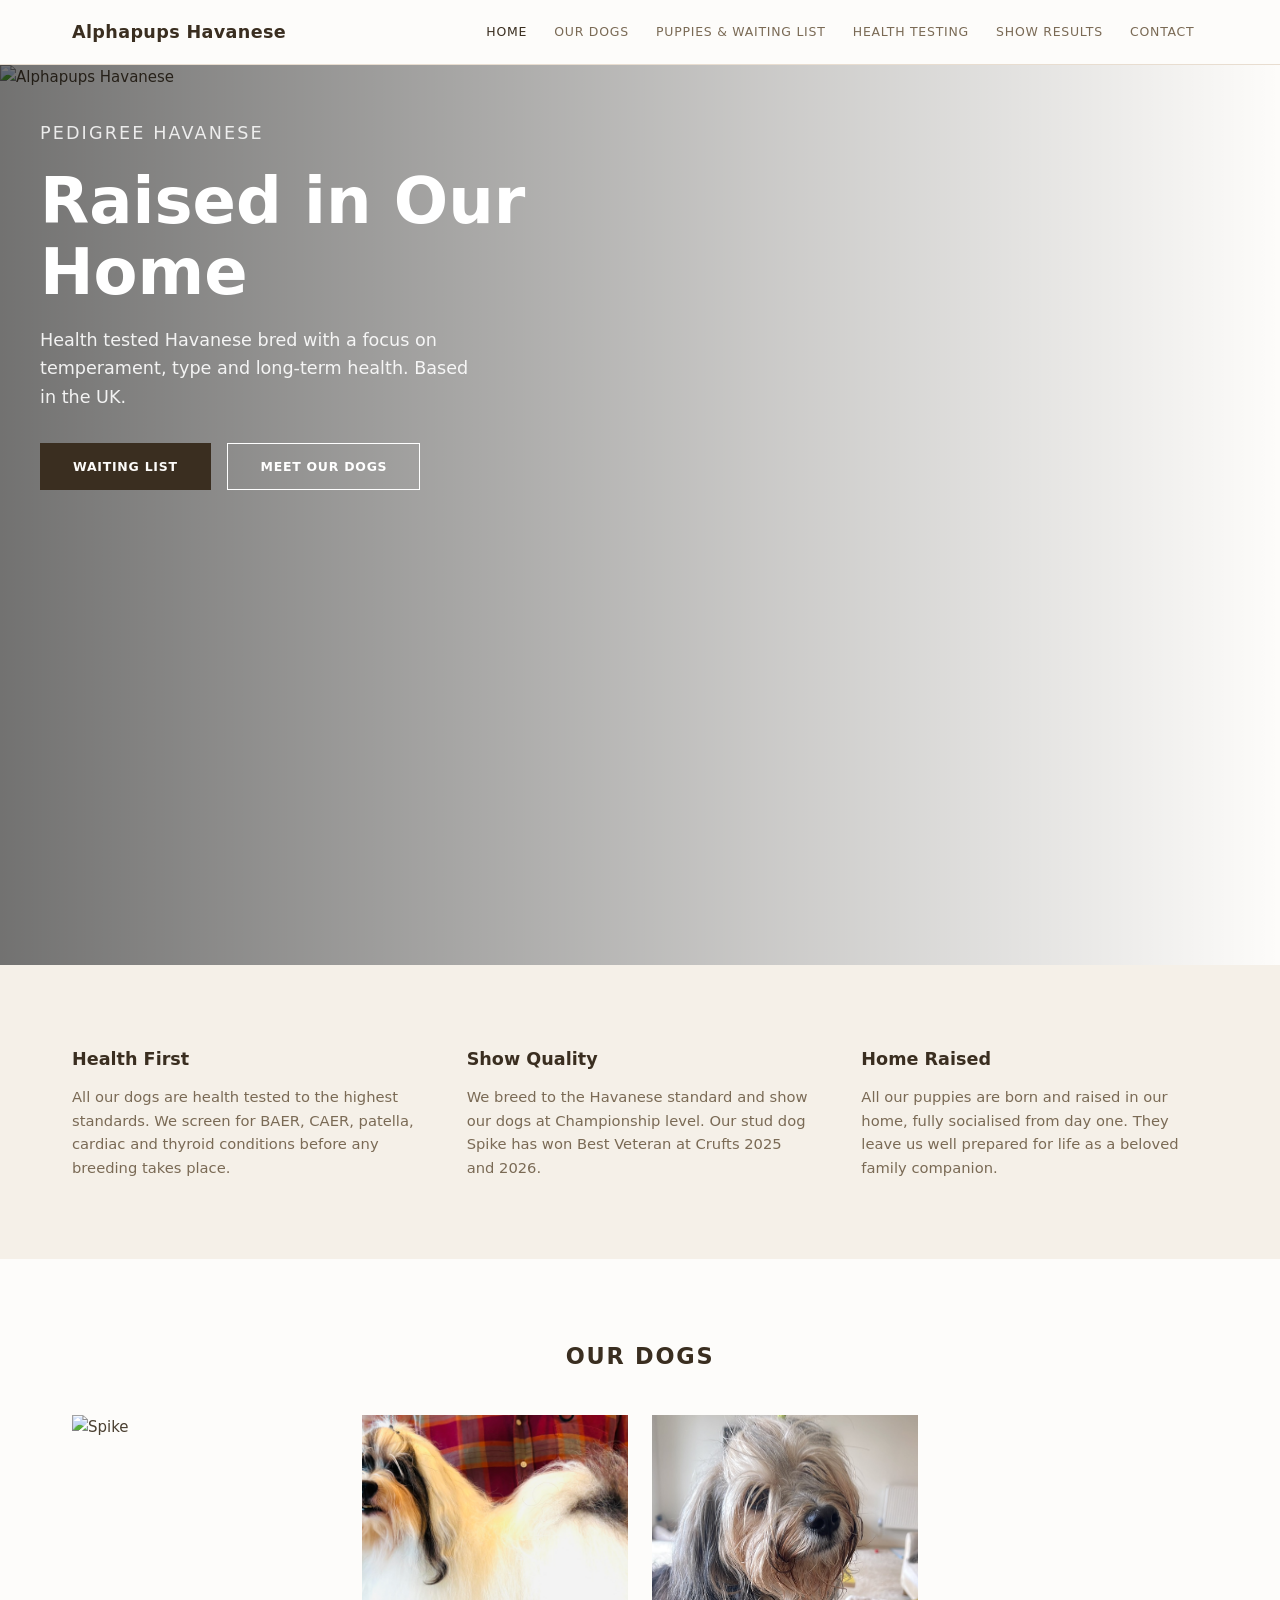
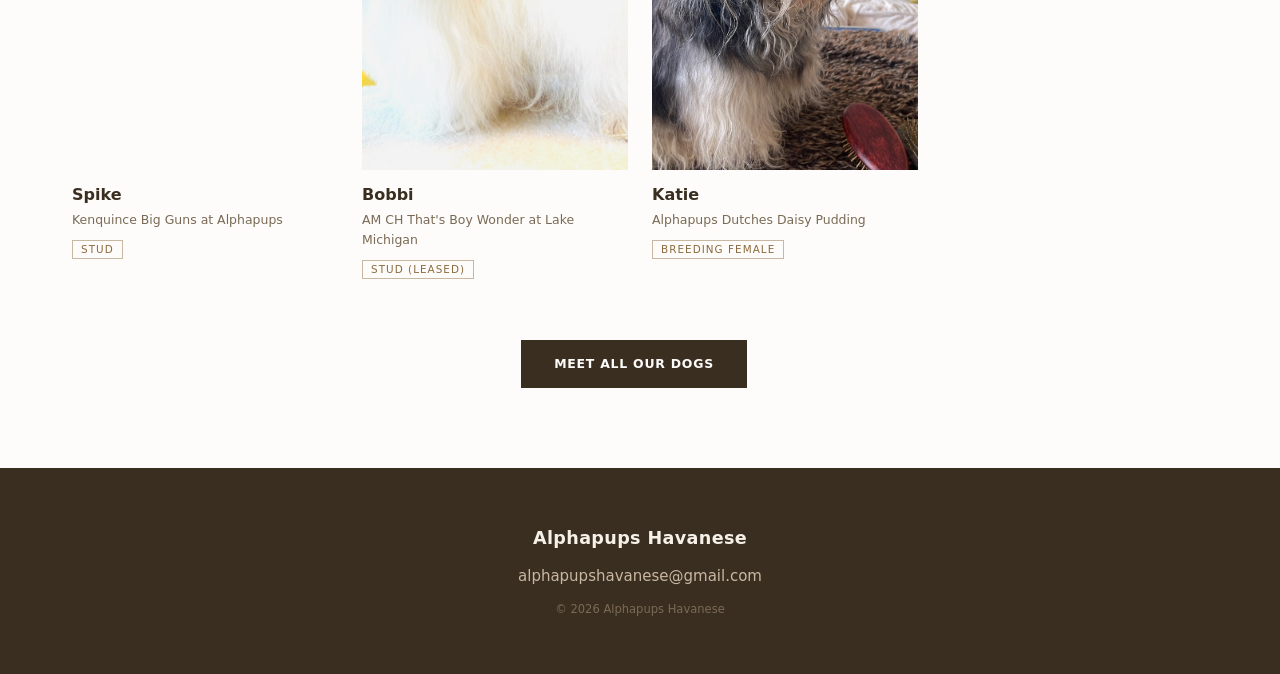
==== commit c21ac765: "Fix hero text to top left" ====
--- a/index.html
+++ b/index.html
@@ -26,13 +26,11 @@
       background: linear-gradient(to right, rgba(0,0,0,0.55) 0%, rgba(0,0,0,0.2) 60%, rgba(0,0,0,0.0) 100%);
       display: flex;
       align-items: flex-start;
-      padding-top: 6vh;
+      justify-content: flex-start;
+      padding: 6vh 2.5rem 0 2.5rem;
     }
     .hero-overlay-content {
-      max-width: 1200px;
-      margin: 0 auto;
-      padding: 0 2rem;
-      width: 100%;
+      max-width: 520px;
     }
     .hero-overlay-content .hero-eyebrow {
       color: rgba(255,255,255,0.85);
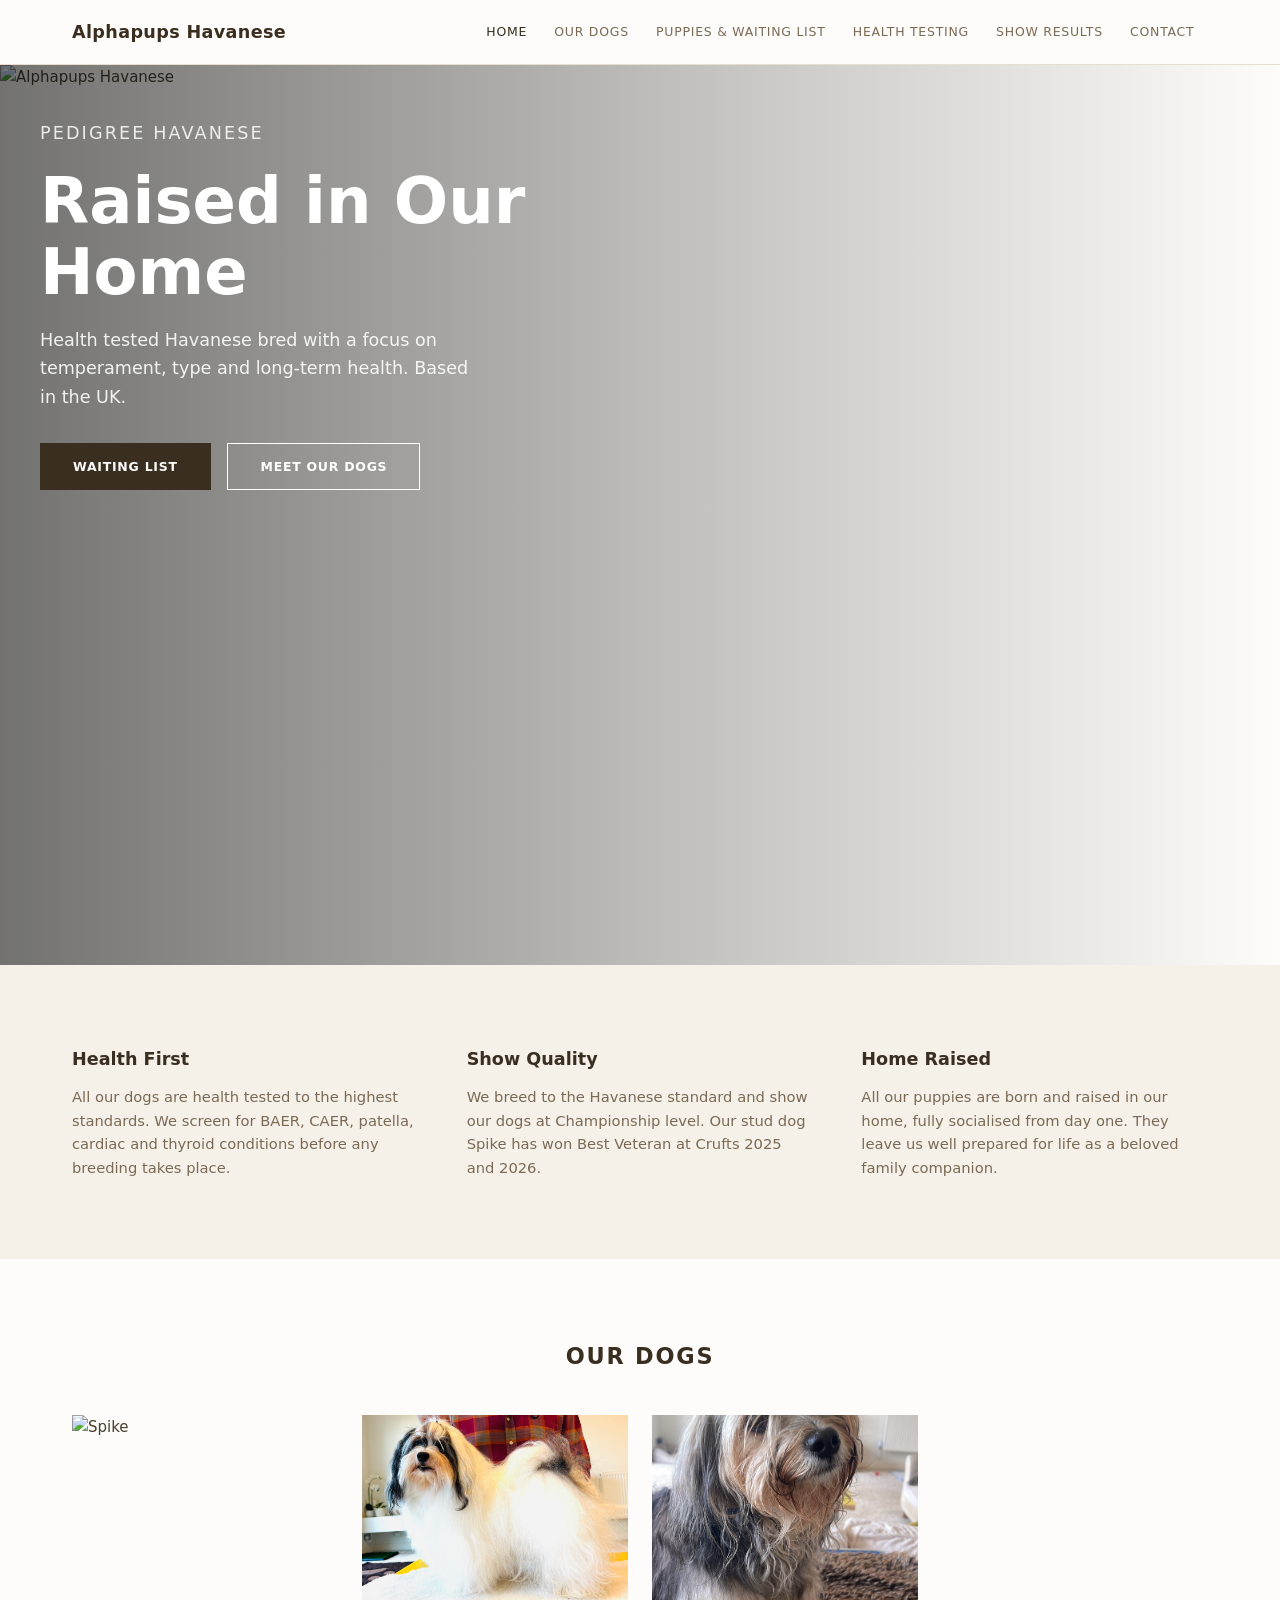
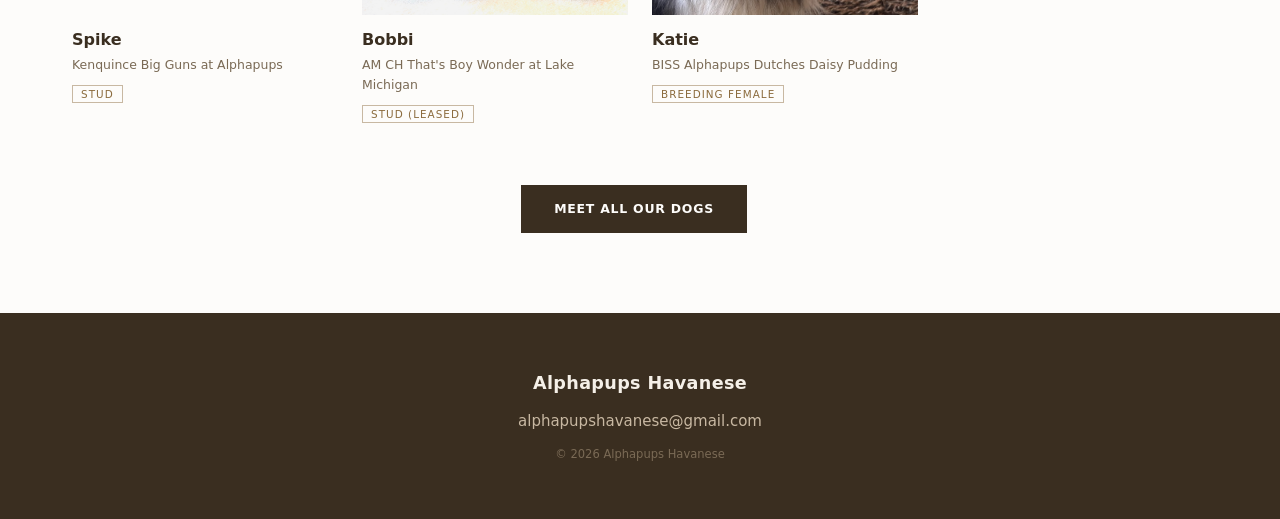
==== commit 1b396c5d: "Add BISS prefix to Katie's registered name" ====
--- a/index.html
+++ b/index.html
@@ -136,7 +136,7 @@
           </div>
           <div class="dog-card-info">
             <h3>Katie</h3>
-            <p>Alphapups Dutches Daisy Pudding</p>
+            <p>BISS Alphapups Dutches Daisy Pudding</p>
             <span class="tag">Breeding Female</span>
           </div>
         </a>
--- a/css/style.css
+++ b/css/style.css
@@ -35,9 +35,9 @@
 .dogs-grid{display:grid;grid-template-columns:repeat(4,1fr);gap:1.5rem;margin-bottom:3rem}
 .dog-card{text-decoration:none;color:inherit;display:block}
 .dog-card-wrap{overflow:hidden}
-.dog-card-img{width:100%;aspect-ratio:3/4;object-fit:cover;display:block;transition:transform .4s ease}
+.dog-card-img{width:100%;aspect-ratio:4/3;object-fit:cover;display:block;transition:transform .4s ease}
 .dog-card:hover .dog-card-img{transform:scale(1.03)}
-.dog-card-ph{width:100%;aspect-ratio:3/4;background:var(--warm);display:flex;align-items:center;justify-content:center;color:var(--mid);font-size:.8rem}
+.dog-card-ph{width:100%;aspect-ratio:4/3;background:var(--warm);display:flex;align-items:center;justify-content:center;color:var(--mid);font-size:.8rem}
 .dog-card-info{padding:.75rem 0}
 .dog-card-info h3{font-family:var(--sans);font-size:1rem;font-weight:700;color:var(--dark);margin-bottom:.15rem}
 .dog-card-info p{font-size:.78rem;color:var(--muted);margin-bottom:.4rem}
@@ -83,3 +83,15 @@
 .gallery-grid{grid-template-columns:repeat(2,1fr)}
 .hero h1{font-size:2rem}
 }
+
+/* Hero banner (photo background with cream fade) */
+.hero-banner{background-size:cover;background-position:center 35%;padding:7rem 0;position:relative}
+.hero-banner::after{content:'';position:absolute;inset:0;background:linear-gradient(to bottom, rgba(245,240,232,.2), rgba(245,240,232,.92));pointer-events:none}
+.hero-banner .container{position:relative;z-index:1}
+@media(max-width:900px){.hero-banner{padding:4rem 0}}
+
+/* Critiques */
+.critiques { display: flex; flex-direction: column; gap: 2rem; max-width: 780px; }
+.critiques blockquote { margin: 0; padding: 1.25rem 1.5rem; border-left: 3px solid #b8a88a; background: #faf8f5; }
+.critiques blockquote p { margin: 0 0 0.75rem; font-style: italic; line-height: 1.7; color: #2c2c2c; }
+.critiques blockquote cite { font-size: 0.85rem; font-style: normal; color: #666; }
